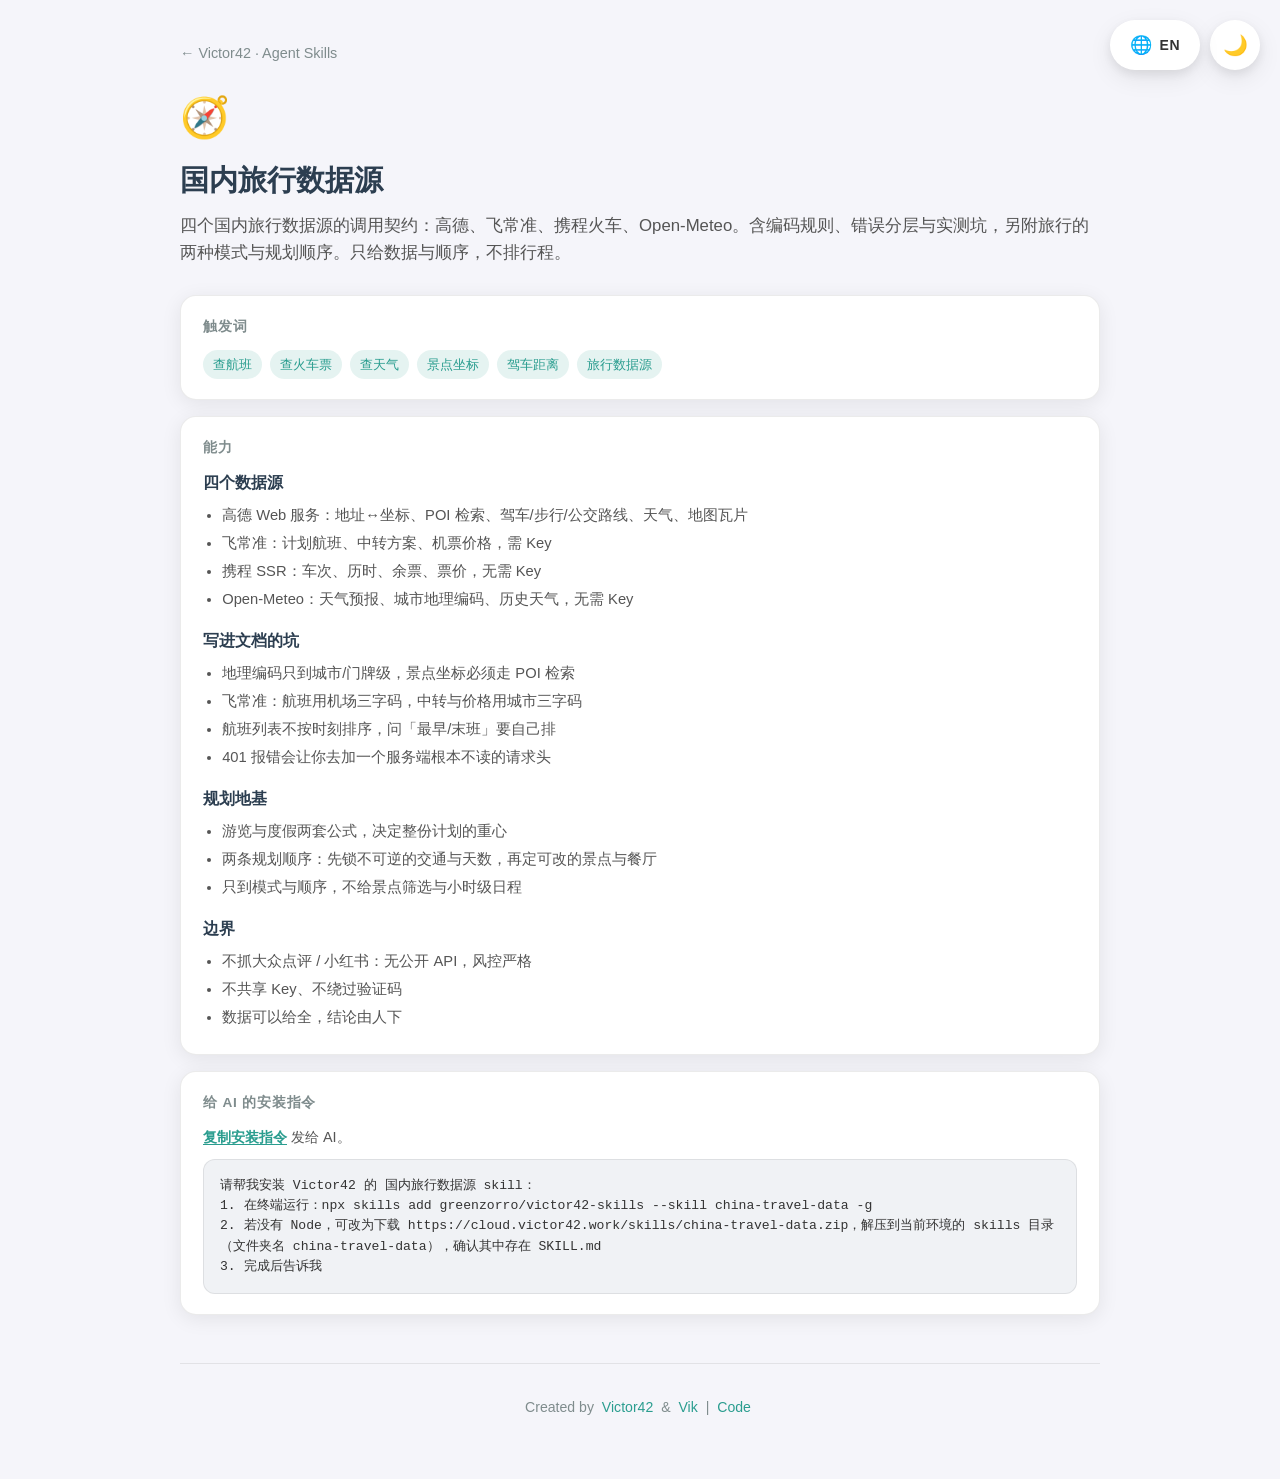
==== china-travel-data/index.html @ 1d165cd5 "feat(china-travel-data): publish portal entry, detail page, OG card and sitemap - data.json: fifth s" ====
<!DOCTYPE html>
<html lang="zh-CN">
<head>
    <meta charset="UTF-8">
    <meta name="viewport" content="width=device-width, initial-scale=1.0">
    <title>国内旅行数据源 - Victor42 · Agent Skills</title>

    <meta name="description" content="四个国内旅行数据源的调用契约：高德、飞常准、携程火车、Open-Meteo。含编码规则、错误分层与实测坑，另附旅行的两种模式与规划顺序。只给数据与顺序，不排行程。">
    <meta name="author" content="Victor42">
    <meta name="robots" content="index, follow">
    <link rel="canonical" href="https://skills.victor42.work/china-travel-data/">

    <link rel="alternate" hreflang="zh-CN" href="https://skills.victor42.work/china-travel-data/">
    <link rel="alternate" hreflang="en" href="https://skills.victor42.work/china-travel-data/">
    <link rel="alternate" hreflang="x-default" href="https://skills.victor42.work/china-travel-data/">

    <meta name="skill:slug" content="china-travel-data">
    <meta name="skill:cli-install" content="npx skills add greenzorro/victor42-skills --skill china-travel-data -g">
    <meta name="skill:download-url" content="https://cloud.victor42.work/skills/china-travel-data.zip">
    <meta name="skill:install-dir" content="china-travel-data">

    <link rel="alternate" type="application/zip" href="https://cloud.victor42.work/skills/china-travel-data.zip" title="China Travel Data skill package">

    <meta property="og:type" content="website">
    <meta property="og:title" content="国内旅行数据源 - Victor42 · Agent Skills">
    <meta property="og:description" content="四个国内旅行数据源的调用契约：高德、飞常准、携程火车、Open-Meteo。含编码规则、错误分层与实测坑，另附旅行的两种模式与规划顺序。只给数据与顺序，不排行程。">
    <meta property="og:url" content="https://skills.victor42.work/china-travel-data/">
    <meta property="og:site_name" content="Victor42 · Agent Skills">
    <meta property="og:locale" content="zh_CN">
    <meta property="og:locale:alternate" content="en_US">
    <meta property="og:image" content="https://skills.victor42.work/assets/og-china-travel-data.png">
    <meta property="og:image:width" content="1200">
    <meta property="og:image:height" content="630">
    <meta property="og:image:alt" content="国内旅行数据源 skill cover">

    <meta name="twitter:card" content="summary_large_image">
    <meta name="twitter:title" content="国内旅行数据源">
    <meta name="twitter:description" content="四个国内旅行数据源的调用契约：高德、飞常准、携程火车、Open-Meteo。含编码规则、错误分层与实测坑，另附旅行的两种模式与规划顺序。只给数据与顺序，不排行程。">
    <meta name="twitter:image" content="https://skills.victor42.work/assets/og-china-travel-data.png">

    <meta name="theme-color" content="#2A9D8F">
    <link rel="icon" type="image/x-icon" href="https://victor42.work/assets/images/favicon.ico">

    <script src="../assets/analytics.js"></script>

    <script type="application/ld+json">
{
  "@context": "https://schema.org",
  "@type": "SoftwareApplication",
  "name": "China Travel Data",
  "alternateName": "国内旅行数据源",
  "description": "Call contracts for four China travel data sources — Amap, Variflight, Ctrip trains, Open-Meteo — with code formats, error layers and verified pitfalls, plus two travel modes and the planning order. Data and order only, no itinerary.",
  "url": "https://skills.victor42.work/china-travel-data/",
  "downloadUrl": "https://cloud.victor42.work/skills/china-travel-data.zip",
  "codeRepository": "https://github.com/greenzorro/victor42-skills",
  "applicationCategory": "DeveloperApplication",
  "operatingSystem": "Cross-platform (AI agent runtime)",
  "author": {
    "@type": "Person",
    "name": "Victor42",
    "url": "https://victor42.work/"
  },
  "image": "https://skills.victor42.work/assets/og-china-travel-data.png",
  "dateModified": "2026-10-27"
}
    </script>

    <link rel="stylesheet" href="../assets/style.css?v=20260811">

    <script>
    (function() {
        const urlParams = new URLSearchParams(window.location.search);
        const urlTheme = urlParams.get('theme');
        if (urlTheme === 'dark' || urlTheme === 'light') {
            localStorage.setItem('theme', urlTheme);
        }
        const savedTheme = localStorage.getItem('theme');
        const prefersDark = window.matchMedia('(prefers-color-scheme: dark)').matches;
        const theme = savedTheme || (prefersDark ? 'dark' : 'light');
        if (theme === 'dark') {
            document.documentElement.setAttribute('data-theme', 'dark');
        }
    })();
    </script>

    <script type="application/json" id="site-data">{"origin": "https://skills.victor42.work", "cdnBase": "https://cloud.victor42.work/skills", "parentSite": "https://victor42.work/", "parentLabel": {"zh": "小玩意", "en": "Gadgets"}, "github": "https://github.com/greenzorro/victor42-skills"}</script>
</head>
<body>
    <button class="theme-toggle" id="theme-toggle" aria-label="切换深色模式" type="button">
        <span class="theme-icon" aria-hidden="true">🌙</span>
    </button>

    <button class="lang-toggle" id="lang-toggle" aria-label="切换语言" type="button">
        <span class="lang-icon" aria-hidden="true">🌐</span>
        <span class="lang-text">EN</span>
    </button>

    <div class="container">
        <header class="skill-detail-header">
            <a class="back-link" href="../">← Victor42 · Agent Skills</a>
            <div class="detail-emoji" aria-hidden="true">🧭</div>
            <h1 class="detail-title" data-lang="zh">国内旅行数据源</h1>
            <h1 class="detail-title" data-lang="en" hidden>China Travel Data</h1>
            <p class="detail-summary" data-lang="zh">四个国内旅行数据源的调用契约：高德、飞常准、携程火车、Open-Meteo。含编码规则、错误分层与实测坑，另附旅行的两种模式与规划顺序。只给数据与顺序，不排行程。</p>
            <p class="detail-summary" data-lang="en" hidden>Call contracts for four China travel data sources — Amap, Variflight, Ctrip trains, Open-Meteo — with code formats, error layers and verified pitfalls, plus two travel modes and the planning order. Data and order only, no itinerary.</p>
        </header>

        <section class="panel">
            <h2 data-lang="zh">触发词</h2>
            <h2 data-lang="en" hidden>Triggers</h2>
            <ul class="tag-list" data-lang="zh">
    <li>查航班</li>
    <li>查火车票</li>
    <li>查天气</li>
    <li>景点坐标</li>
    <li>驾车距离</li>
    <li>旅行数据源</li>
            </ul>
            <ul class="tag-list" data-lang="en" hidden>
    <li>flight schedule</li>
    <li>train tickets</li>
    <li>weather forecast</li>
    <li>POI coordinates</li>
    <li>driving route</li>
    <li>china travel data</li>
            </ul>
        </section>

        <section class="panel capabilities-panel" data-lang="zh">
            <h2>能力</h2>
    <section class="capability-block">
      <h3>四个数据源</h3>
      <ul>
        <li>高德 Web 服务：地址↔坐标、POI 检索、驾车/步行/公交路线、天气、地图瓦片</li>
        <li>飞常准：计划航班、中转方案、机票价格，需 Key</li>
        <li>携程 SSR：车次、历时、余票、票价，无需 Key</li>
        <li>Open-Meteo：天气预报、城市地理编码、历史天气，无需 Key</li>
      </ul>
    </section>
    <section class="capability-block">
      <h3>写进文档的坑</h3>
      <ul>
        <li>地理编码只到城市/门牌级，景点坐标必须走 POI 检索</li>
        <li>飞常准：航班用机场三字码，中转与价格用城市三字码</li>
        <li>航班列表不按时刻排序，问「最早/末班」要自己排</li>
        <li>401 报错会让你去加一个服务端根本不读的请求头</li>
      </ul>
    </section>
    <section class="capability-block">
      <h3>规划地基</h3>
      <ul>
        <li>游览与度假两套公式，决定整份计划的重心</li>
        <li>两条规划顺序：先锁不可逆的交通与天数，再定可改的景点与餐厅</li>
        <li>只到模式与顺序，不给景点筛选与小时级日程</li>
      </ul>
    </section>
    <section class="capability-block">
      <h3>边界</h3>
      <ul>
        <li>不抓大众点评 / 小红书：无公开 API，风控严格</li>
        <li>不共享 Key、不绕过验证码</li>
        <li>数据可以给全，结论由人下</li>
      </ul>
    </section>
        </section>
        <section class="panel capabilities-panel" data-lang="en" hidden>
            <h2>Capabilities</h2>
    <section class="capability-block">
      <h3>Four sources</h3>
      <ul>
        <li>Amap: geocoding, POI search, driving/walking/transit routes, weather, map tiles</li>
        <li>Variflight: schedules, transfers, fares — needs a key</li>
        <li>Ctrip SSR: trains, duration, availability, fares — no key</li>
        <li>Open-Meteo: forecast, city geocoding, historical weather — no key</li>
      </ul>
    </section>
    <section class="capability-block">
      <h3>Pitfalls written down</h3>
      <ul>
        <li>Geocoding stops at city/door level; POI coordinates need place/text</li>
        <li>Variflight: airport codes for flights, city codes for transfers and fares</li>
        <li>Flight lists are not time-sorted — sort before answering first/last</li>
        <li>The 401 message points at a header the API never reads</li>
      </ul>
    </section>
    <section class="capability-block">
      <h3>Planning basis</h3>
      <ul>
        <li>Two formulas — sightseeing vs vacation — that set the whole plan&#x27;s centre of gravity</li>
        <li>Two planning orders: lock irreversible transport and days first, then moveable attractions and meals</li>
        <li>Modes and order only; no attraction shortlisting, no hour-level schedule</li>
      </ul>
    </section>
    <section class="capability-block">
      <h3>Boundaries</h3>
      <ul>
        <li>No scraping Dianping / Xiaohongshu: no public API, strict anti-bot</li>
        <li>No key sharing, no captcha bypass</li>
        <li>Data can be complete; the conclusion stays with the human</li>
      </ul>
    </section>
        </section>

        <section class="panel install-block">
            <h2 id="install-title">给 AI 的安装指令</h2>
            <p class="copy-hint">
                <button type="button" class="copy-link" id="copy-btn">
                    <span data-lang="zh">复制安装指令</span>
                    <span data-lang="en" hidden>Copy the install prompt</span>
                </button>
                <span data-lang="zh">发给 AI。</span>
                <span data-lang="en" hidden> and send it to your AI.</span>
            </p>
            <div id="install-zh" data-lang="zh">
                <pre>请帮我安装 Victor42 的 国内旅行数据源 skill：
1. 在终端运行：npx skills add greenzorro/victor42-skills --skill china-travel-data -g
2. 若没有 Node，可改为下载 https://cloud.victor42.work/skills/china-travel-data.zip，解压到当前环境的 skills 目录（文件夹名 china-travel-data），确认其中存在 SKILL.md
3. 完成后告诉我</pre>
            </div>
            <div id="install-en" data-lang="en" hidden>
                <pre>Please install Victor42&#x27;s China Travel Data skill:
1. Run in your terminal: npx skills add greenzorro/victor42-skills --skill china-travel-data -g
2. If you don&#x27;t have Node, download https://cloud.victor42.work/skills/china-travel-data.zip, extract into your agent&#x27;s skills directory as china-travel-data, and confirm SKILL.md exists
3. Tell me when it&#x27;s done</pre>
            </div>
        </section>

        <footer class="footer">
            <p id="footer-text"></p>
        </footer>
    </div>

    <script src="../assets/shared.js?v=20260811"></script>
    <script src="../assets/skill.js?v=20260811"></script>
</body>
</html>
---- assets/style.css ----
/*
 * File: style.css
 * Project: victor42-skills
 * Description: Layout and theme styles for catalog and skill detail pages
 */

:root {
    --color-primary: #2A9D8F;
    --color-primary-hover: #219789;
    --color-primary-soft: rgba(42, 157, 143, 0.12);
    --color-text: #333;
    --color-text-secondary: #555;
    --color-text-muted: #7f8c8d;
    --color-text-heading: #2c3e50;
    --color-background: #f5f5fa;
    --color-card-background: #ffffff;
    --color-card-shadow: rgba(0, 0, 0, 0.08);
    --color-card-shadow-hover: rgba(0, 0, 0, 0.12);
    --color-loading-bg: #f3f3f3;
    --color-loading-spinner: #667eea;
    --color-error: #e74c3c;
    --color-code-bg: #f0f2f5;
    --color-border: rgba(0, 0, 0, 0.08);
}

[data-theme="dark"] {
    --color-text: #d0d3d6;
    --color-text-secondary: #b0b3b8;
    --color-text-muted: #8a8d91;
    --color-text-heading: #e0e0e0;
    --color-background: #18191a;
    --color-card-background: rgba(36, 37, 38, 0.72);
    --color-card-shadow: transparent;
    --color-card-shadow-hover: transparent;
    --color-loading-bg: #3a3b3c;
    --color-code-bg: #242526;
    --color-border: rgba(255, 255, 255, 0.08);
    --color-primary-soft: rgba(42, 157, 143, 0.18);
}

* {
    margin: 0;
    padding: 0;
    box-sizing: border-box;
}

body {
    font-family: -apple-system, BlinkMacSystemFont, 'Segoe UI', 'PingFang SC', 'Hiragino Sans GB', 'Microsoft YaHei', 'Helvetica Neue', Helvetica, Arial, sans-serif;
    line-height: 1.6;
    color: var(--color-text);
    background: var(--color-background);
    min-height: 100vh;
    transition: background-color 0.3s ease, color 0.3s ease;
}

a {
    color: var(--color-primary);
    text-decoration: none;
}

a:hover {
    color: var(--color-primary-hover);
}

:focus {
    outline: none;
}

:focus-visible {
    outline: 2px solid var(--color-primary);
    outline-offset: 3px;
}

.theme-toggle:focus-visible,
.lang-toggle:focus-visible,
.skill-card:focus-visible {
    outline-offset: 4px;
}

/* Theme toggle */
.theme-toggle {
    position: fixed;
    top: 20px;
    right: 20px;
    z-index: 1000;
    width: 50px;
    height: 50px;
    border: none;
    border-radius: 50%;
    background: var(--color-card-background);
    color: var(--color-text);
    box-shadow:
        0 4px 12px var(--color-card-shadow),
        0 8px 24px var(--color-card-shadow);
    cursor: pointer;
    display: flex;
    align-items: center;
    justify-content: center;
    transition: all 0.3s ease;
    font-size: 20px;
}

.theme-toggle:hover {
    transform: scale(1.1);
    box-shadow:
        0 6px 16px var(--color-card-shadow-hover),
        0 12px 32px var(--color-card-shadow-hover);
}

.theme-toggle:active {
    transform: scale(0.95);
}

.theme-icon {
    transition: transform 0.3s ease;
}

[data-theme="dark"] .theme-icon {
    transform: rotate(180deg);
}

/* Language toggle */
.lang-toggle {
    position: fixed;
    top: 20px;
    right: 80px;
    z-index: 1000;
    height: 50px;
    min-width: 80px;
    padding: 0 20px;
    border: none;
    border-radius: 25px;
    background: var(--color-card-background);
    color: var(--color-text);
    box-shadow:
        0 4px 12px var(--color-card-shadow),
        0 8px 24px var(--color-card-shadow);
    cursor: pointer;
    display: flex;
    align-items: center;
    justify-content: center;
    gap: 8px;
    transition: all 0.3s ease;
    font-size: 14px;
    font-weight: 600;
    font-family: -apple-system, BlinkMacSystemFont, 'Segoe UI', sans-serif;
}

.lang-toggle:hover {
    transform: translateY(-2px) scale(1.02);
    box-shadow:
        0 6px 16px var(--color-card-shadow-hover),
        0 12px 32px var(--color-card-shadow-hover);
}

.lang-toggle:active {
    transform: translateY(0) scale(0.98);
}

.lang-icon {
    font-size: 18px;
    line-height: 1;
    display: flex;
    align-items: center;
    justify-content: center;
}

.lang-text {
    font-size: 14px;
    font-weight: 600;
    text-transform: uppercase;
    letter-spacing: 0.5px;
    line-height: 1;
}

.container {
    max-width: 960px;
    margin: 0 auto;
    padding: 40px 20px 60px;
}

.site-header {
    margin-bottom: 32px;
}

.parent-link {
    display: inline-block;
    font-size: 0.75rem;
    font-weight: 600;
    letter-spacing: 0.04em;
    color: var(--color-primary);
    background: var(--color-primary-soft);
    padding: 4px 10px;
    border-radius: 999px;
    margin-bottom: 12px;
    text-decoration: none;
}

.parent-link:hover {
    color: var(--color-primary-hover);
    background: var(--color-primary-soft);
}

.site-title {
    font-size: 2rem;
    font-weight: 700;
    color: var(--color-text-heading);
    margin-bottom: 8px;
}

.hero-card {
    background: linear-gradient(135deg, rgba(42, 157, 143, 0.92), rgba(33, 151, 137, 0.88));
    color: #fff;
    border-radius: 16px;
    padding: 24px;
    margin-bottom: 28px;
    box-shadow: 0 8px 32px rgba(42, 157, 143, 0.25);
}

.hero-card p {
    margin: 0;
    font-size: 1.05rem;
    line-height: 1.65;
}

.skills-grid {
    display: grid;
    grid-template-columns: repeat(2, 1fr);
    gap: 16px;
}

.skill-card {
    display: block;
    background: var(--color-card-background);
    border-radius: 16px;
    padding: 20px;
    box-shadow: 0 4px 20px var(--color-card-shadow), 0 8px 40px var(--color-card-shadow);
    transition: transform 0.25s ease, box-shadow 0.25s ease;
    color: inherit;
    text-decoration: none;
    border: 1px solid var(--color-border);
}

.skill-card:hover {
    transform: translateY(-3px);
    box-shadow: 0 12px 40px var(--color-card-shadow-hover);
    color: inherit;
}

.skill-emoji {
    font-size: 2rem;
    line-height: 1;
    margin-bottom: 10px;
}

.skill-name {
    font-size: 1.05rem;
    font-weight: 600;
    color: var(--color-text-heading);
    margin-bottom: 6px;
}

.skill-summary {
    font-size: 0.85rem;
    color: var(--color-text-muted);
    line-height: 1.5;
}

.skill-detail-header {
    margin-bottom: 28px;
}

.back-link {
    display: inline-flex;
    align-items: center;
    gap: 6px;
    font-size: 0.9rem;
    margin-bottom: 20px;
    color: var(--color-text-muted);
}

.back-link:hover {
    color: var(--color-primary);
}

.detail-emoji {
    font-size: 2.5rem;
    margin-bottom: 8px;
}

.detail-title {
    font-size: 1.8rem;
    font-weight: 700;
    color: var(--color-text-heading);
    margin-bottom: 10px;
}

.detail-summary {
    font-size: 1.05rem;
    color: var(--color-text-secondary);
}

.panel {
    background: var(--color-card-background);
    border: 1px solid var(--color-border);
    border-radius: 16px;
    padding: 20px 22px;
    margin-bottom: 16px;
    box-shadow: 0 4px 20px var(--color-card-shadow);
}

.panel h2 {
    font-size: 0.85rem;
    font-weight: 700;
    text-transform: uppercase;
    letter-spacing: 0.06em;
    color: var(--color-text-muted);
    margin-bottom: 12px;
}

.tag-list {
    display: flex;
    flex-wrap: wrap;
    gap: 8px;
    list-style: none;
}

.tag-list li {
    font-size: 0.82rem;
    padding: 4px 10px;
    border-radius: 999px;
    background: var(--color-primary-soft);
    color: var(--color-primary);
}

.capability-block {
    margin-bottom: 18px;
}

.capability-block:last-child {
    margin-bottom: 0;
}

.capability-block h3 {
    font-size: 1rem;
    font-weight: 600;
    color: var(--color-text-heading);
    margin-bottom: 8px;
}

.capability-block ul {
    margin: 0;
    padding-left: 1.2rem;
}

.capability-block li {
    font-size: 0.92rem;
    color: var(--color-text-secondary);
    margin-bottom: 6px;
    line-height: 1.5;
}

.install-block pre {
    background: var(--color-code-bg);
    border: 1px solid var(--color-border);
    border-radius: 12px;
    padding: 16px;
    overflow-x: auto;
    font-family: ui-monospace, SFMono-Regular, Menlo, Monaco, Consolas, monospace;
    font-size: 0.82rem;
    line-height: 1.55;
    white-space: pre-wrap;
    word-break: break-word;
    color: var(--color-text);
    margin-top: 10px;
}

.copy-hint {
    font-size: 0.9rem;
    color: var(--color-text-secondary);
    line-height: 1.6;
}

.copy-link {
    display: inline;
    padding: 0;
    margin: 0;
    border: none;
    background: none;
    color: var(--color-primary);
    font: inherit;
    font-weight: 600;
    text-decoration: underline;
    text-underline-offset: 2px;
    cursor: pointer;
}

.copy-link:hover {
    color: var(--color-primary-hover);
}

.copy-link.is-copied {
    color: var(--color-primary);
    text-decoration: none;
    pointer-events: none;
}

.loading {
    text-align: center;
    padding: 80px 20px;
}

.loading-spinner {
    width: 40px;
    height: 40px;
    border: 4px solid var(--color-loading-bg);
    border-top: 4px solid var(--color-loading-spinner);
    border-radius: 50%;
    animation: spin 1s linear infinite;
    margin: 0 auto 20px;
}

@keyframes spin {
    to { transform: rotate(360deg); }
}

.error {
    text-align: center;
    padding: 80px 20px;
    color: var(--color-error);
}

.footer {
    text-align: center;
    margin-top: 48px;
    padding-top: 32px;
    border-top: 1px solid var(--color-border);
}

.footer p {
    color: var(--color-text-muted);
    font-size: 0.88rem;
}

.footer a {
    margin: 0 4px;
}

[hidden] {
    display: none !important;
}

@media (max-width: 640px) {
    .skills-grid {
        grid-template-columns: 1fr;
    }

    .site-title {
        font-size: 1.6rem;
    }

    .detail-title {
        font-size: 1.45rem;
    }
}

@media (prefers-reduced-motion: reduce) {
    *, *::before, *::after {
        animation-duration: 0.01ms !important;
        transition-duration: 0.01ms !important;
    }

    .skill-card:hover,
    .theme-toggle:hover,
    .lang-toggle:hover {
        transform: none;
    }
}
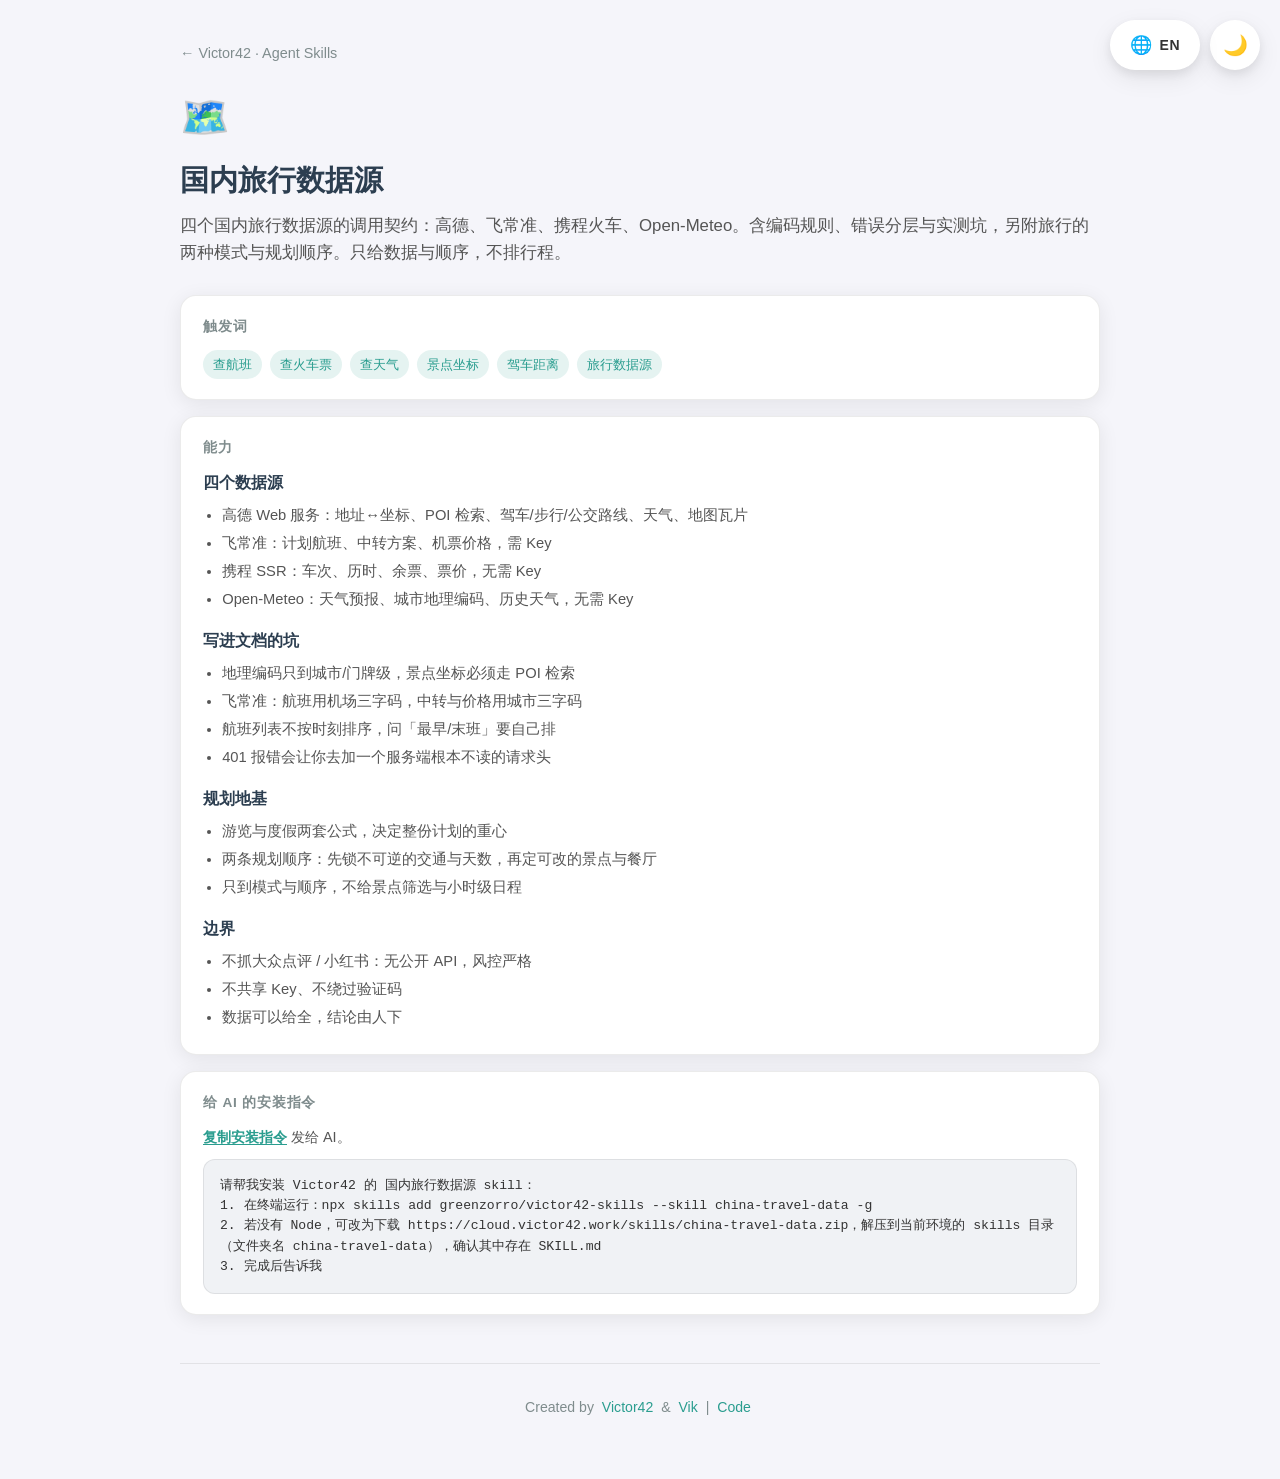
==== commit f03f1ed7: "chore(china-travel-data): swap compass emoji for map emoji" ====
--- a/china-travel-data/index.html
+++ b/china-travel-data/index.html
@@ -98,7 +98,7 @@
     <div class="container">
         <header class="skill-detail-header">
             <a class="back-link" href="../">← Victor42 · Agent Skills</a>
-            <div class="detail-emoji" aria-hidden="true">🧭</div>
+            <div class="detail-emoji" aria-hidden="true">🗺️</div>
             <h1 class="detail-title" data-lang="zh">国内旅行数据源</h1>
             <h1 class="detail-title" data-lang="en" hidden>China Travel Data</h1>
             <p class="detail-summary" data-lang="zh">四个国内旅行数据源的调用契约：高德、飞常准、携程火车、Open-Meteo。含编码规则、错误分层与实测坑，另附旅行的两种模式与规划顺序。只给数据与顺序，不排行程。</p>
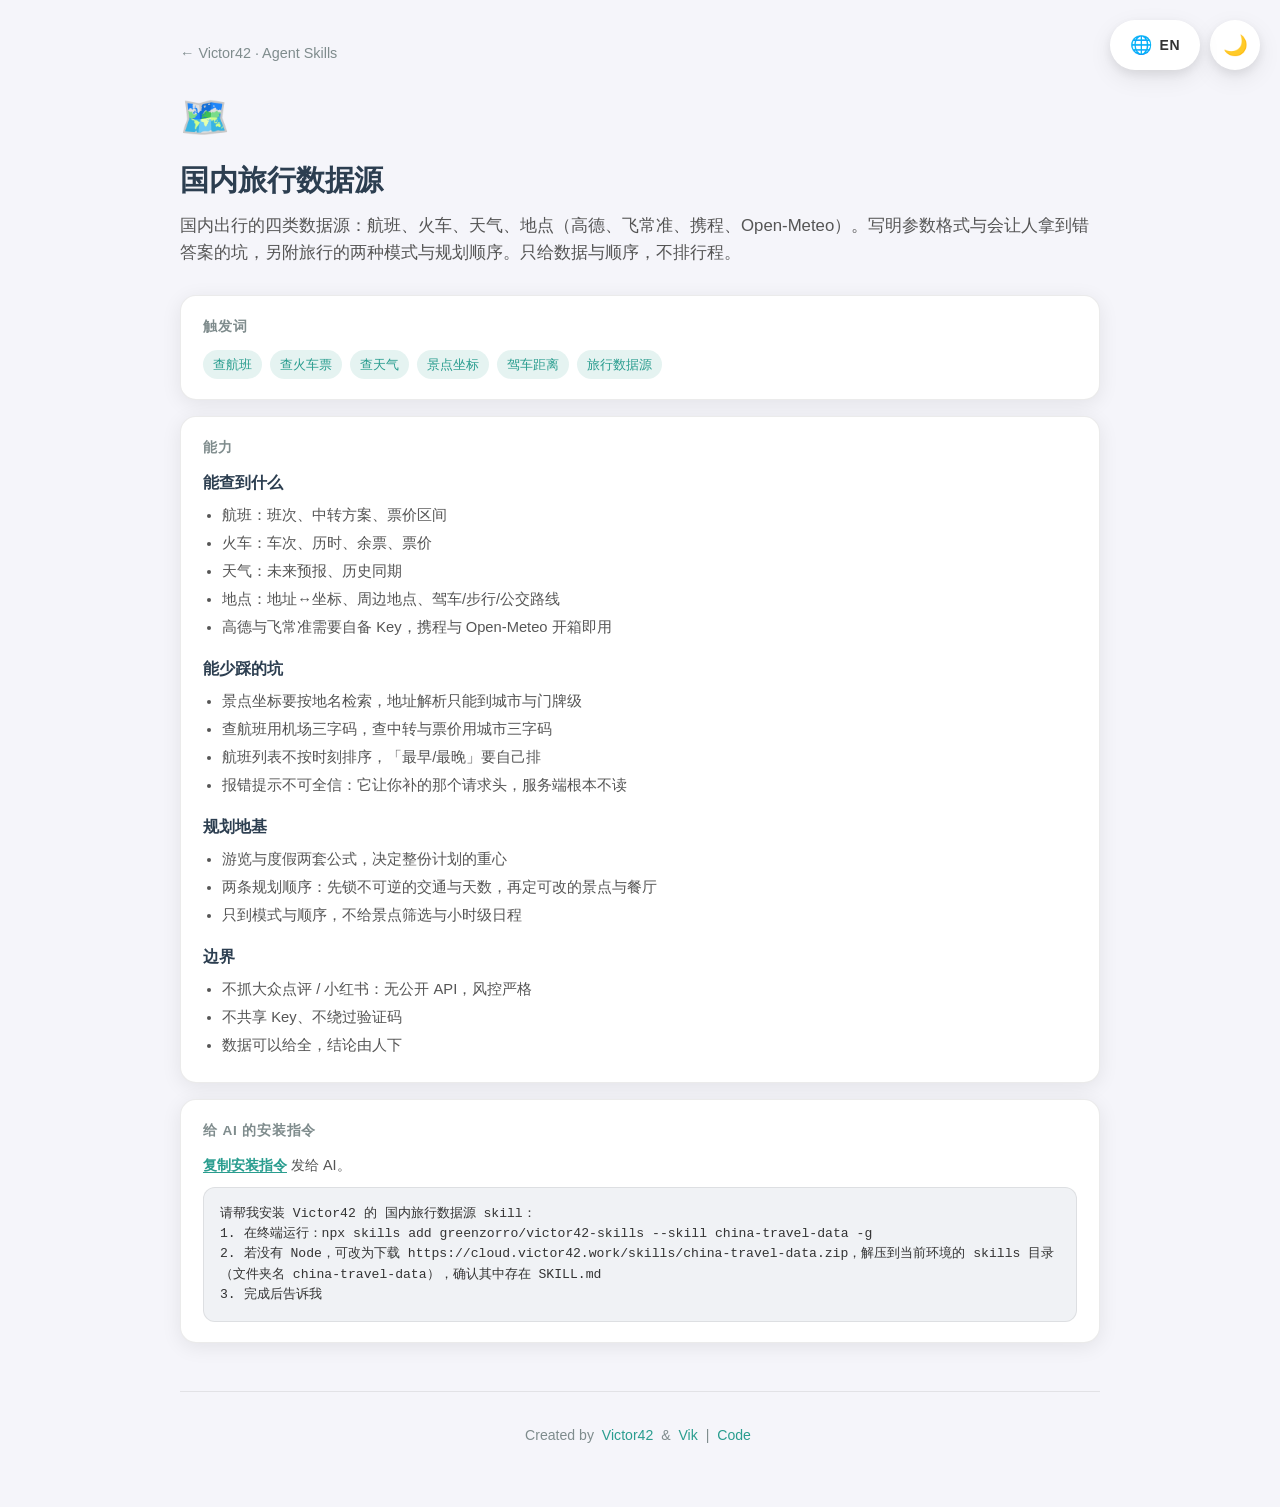
==== commit 4cd8cbbb: "docs(site): rewrite handoff and china-travel-data copy in reader terms" ====
--- a/china-travel-data/index.html
+++ b/china-travel-data/index.html
@@ -5,7 +5,7 @@
     <meta name="viewport" content="width=device-width, initial-scale=1.0">
     <title>国内旅行数据源 - Victor42 · Agent Skills</title>
 
-    <meta name="description" content="四个国内旅行数据源的调用契约：高德、飞常准、携程火车、Open-Meteo。含编码规则、错误分层与实测坑，另附旅行的两种模式与规划顺序。只给数据与顺序，不排行程。">
+    <meta name="description" content="国内出行的四类数据源：航班、火车、天气、地点（高德、飞常准、携程、Open-Meteo）。写明参数格式与会让人拿到错答案的坑，另附旅行的两种模式与规划顺序。只给数据与顺序，不排行程。">
     <meta name="author" content="Victor42">
     <meta name="robots" content="index, follow">
     <link rel="canonical" href="https://skills.victor42.work/china-travel-data/">
@@ -23,7 +23,7 @@
 
     <meta property="og:type" content="website">
     <meta property="og:title" content="国内旅行数据源 - Victor42 · Agent Skills">
-    <meta property="og:description" content="四个国内旅行数据源的调用契约：高德、飞常准、携程火车、Open-Meteo。含编码规则、错误分层与实测坑，另附旅行的两种模式与规划顺序。只给数据与顺序，不排行程。">
+    <meta property="og:description" content="国内出行的四类数据源：航班、火车、天气、地点（高德、飞常准、携程、Open-Meteo）。写明参数格式与会让人拿到错答案的坑，另附旅行的两种模式与规划顺序。只给数据与顺序，不排行程。">
     <meta property="og:url" content="https://skills.victor42.work/china-travel-data/">
     <meta property="og:site_name" content="Victor42 · Agent Skills">
     <meta property="og:locale" content="zh_CN">
@@ -35,7 +35,7 @@
 
     <meta name="twitter:card" content="summary_large_image">
     <meta name="twitter:title" content="国内旅行数据源">
-    <meta name="twitter:description" content="四个国内旅行数据源的调用契约：高德、飞常准、携程火车、Open-Meteo。含编码规则、错误分层与实测坑，另附旅行的两种模式与规划顺序。只给数据与顺序，不排行程。">
+    <meta name="twitter:description" content="国内出行的四类数据源：航班、火车、天气、地点（高德、飞常准、携程、Open-Meteo）。写明参数格式与会让人拿到错答案的坑，另附旅行的两种模式与规划顺序。只给数据与顺序，不排行程。">
     <meta name="twitter:image" content="https://skills.victor42.work/assets/og-china-travel-data.png">
 
     <meta name="theme-color" content="#2A9D8F">
@@ -49,7 +49,7 @@
   "@type": "SoftwareApplication",
   "name": "China Travel Data",
   "alternateName": "国内旅行数据源",
-  "description": "Call contracts for four China travel data sources — Amap, Variflight, Ctrip trains, Open-Meteo — with code formats, error layers and verified pitfalls, plus two travel modes and the planning order. Data and order only, no itinerary.",
+  "description": "Four classes of China travel data — flights, trains, weather, places (Amap, Variflight, Ctrip, Open-Meteo) — with the parameter formats and the pitfalls that quietly produce wrong answers, plus two travel modes and the planning order. Data and order only, no itinerary.",
   "url": "https://skills.victor42.work/china-travel-data/",
   "downloadUrl": "https://cloud.victor42.work/skills/china-travel-data.zip",
   "codeRepository": "https://github.com/greenzorro/victor42-skills",
@@ -101,8 +101,8 @@
             <div class="detail-emoji" aria-hidden="true">🗺️</div>
             <h1 class="detail-title" data-lang="zh">国内旅行数据源</h1>
             <h1 class="detail-title" data-lang="en" hidden>China Travel Data</h1>
-            <p class="detail-summary" data-lang="zh">四个国内旅行数据源的调用契约：高德、飞常准、携程火车、Open-Meteo。含编码规则、错误分层与实测坑，另附旅行的两种模式与规划顺序。只给数据与顺序，不排行程。</p>
-            <p class="detail-summary" data-lang="en" hidden>Call contracts for four China travel data sources — Amap, Variflight, Ctrip trains, Open-Meteo — with code formats, error layers and verified pitfalls, plus two travel modes and the planning order. Data and order only, no itinerary.</p>
+            <p class="detail-summary" data-lang="zh">国内出行的四类数据源：航班、火车、天气、地点（高德、飞常准、携程、Open-Meteo）。写明参数格式与会让人拿到错答案的坑，另附旅行的两种模式与规划顺序。只给数据与顺序，不排行程。</p>
+            <p class="detail-summary" data-lang="en" hidden>Four classes of China travel data — flights, trains, weather, places (Amap, Variflight, Ctrip, Open-Meteo) — with the parameter formats and the pitfalls that quietly produce wrong answers, plus two travel modes and the planning order. Data and order only, no itinerary.</p>
         </header>
 
         <section class="panel">
@@ -129,21 +129,22 @@
         <section class="panel capabilities-panel" data-lang="zh">
             <h2>能力</h2>
     <section class="capability-block">
-      <h3>四个数据源</h3>
-      <ul>
-        <li>高德 Web 服务：地址↔坐标、POI 检索、驾车/步行/公交路线、天气、地图瓦片</li>
-        <li>飞常准：计划航班、中转方案、机票价格，需 Key</li>
-        <li>携程 SSR：车次、历时、余票、票价，无需 Key</li>
-        <li>Open-Meteo：天气预报、城市地理编码、历史天气，无需 Key</li>
-      </ul>
-    </section>
-    <section class="capability-block">
-      <h3>写进文档的坑</h3>
-      <ul>
-        <li>地理编码只到城市/门牌级，景点坐标必须走 POI 检索</li>
-        <li>飞常准：航班用机场三字码，中转与价格用城市三字码</li>
-        <li>航班列表不按时刻排序，问「最早/末班」要自己排</li>
-        <li>401 报错会让你去加一个服务端根本不读的请求头</li>
+      <h3>能查到什么</h3>
+      <ul>
+        <li>航班：班次、中转方案、票价区间</li>
+        <li>火车：车次、历时、余票、票价</li>
+        <li>天气：未来预报、历史同期</li>
+        <li>地点：地址↔坐标、周边地点、驾车/步行/公交路线</li>
+        <li>高德与飞常准需要自备 Key，携程与 Open-Meteo 开箱即用</li>
+      </ul>
+    </section>
+    <section class="capability-block">
+      <h3>能少踩的坑</h3>
+      <ul>
+        <li>景点坐标要按地名检索，地址解析只能到城市与门牌级</li>
+        <li>查航班用机场三字码，查中转与票价用城市三字码</li>
+        <li>航班列表不按时刻排序，「最早/最晚」要自己排</li>
+        <li>报错提示不可全信：它让你补的那个请求头，服务端根本不读</li>
       </ul>
     </section>
     <section class="capability-block">
@@ -166,21 +167,22 @@
         <section class="panel capabilities-panel" data-lang="en" hidden>
             <h2>Capabilities</h2>
     <section class="capability-block">
-      <h3>Four sources</h3>
-      <ul>
-        <li>Amap: geocoding, POI search, driving/walking/transit routes, weather, map tiles</li>
-        <li>Variflight: schedules, transfers, fares — needs a key</li>
-        <li>Ctrip SSR: trains, duration, availability, fares — no key</li>
-        <li>Open-Meteo: forecast, city geocoding, historical weather — no key</li>
-      </ul>
-    </section>
-    <section class="capability-block">
-      <h3>Pitfalls written down</h3>
-      <ul>
-        <li>Geocoding stops at city/door level; POI coordinates need place/text</li>
-        <li>Variflight: airport codes for flights, city codes for transfers and fares</li>
-        <li>Flight lists are not time-sorted — sort before answering first/last</li>
-        <li>The 401 message points at a header the API never reads</li>
+      <h3>What you can look up</h3>
+      <ul>
+        <li>Flights: schedules, transfer options, fare ranges</li>
+        <li>Trains: services, duration, availability, fares</li>
+        <li>Weather: forecast, same period in past years</li>
+        <li>Places: address ↔ coordinates, nearby places, driving/walking/transit routes</li>
+        <li>Amap and Variflight need your own key; Ctrip and Open-Meteo work as-is</li>
+      </ul>
+    </section>
+    <section class="capability-block">
+      <h3>Pitfalls it saves you from</h3>
+      <ul>
+        <li>Attraction coordinates need a place-name search; address parsing stops at city and door level</li>
+        <li>Look up flights by airport code, transfers and fares by city code</li>
+        <li>Flight lists are not time-sorted — sort them before answering first or last</li>
+        <li>Error messages are not gospel: the header they tell you to add is never read by the server</li>
       </ul>
     </section>
     <section class="capability-block">
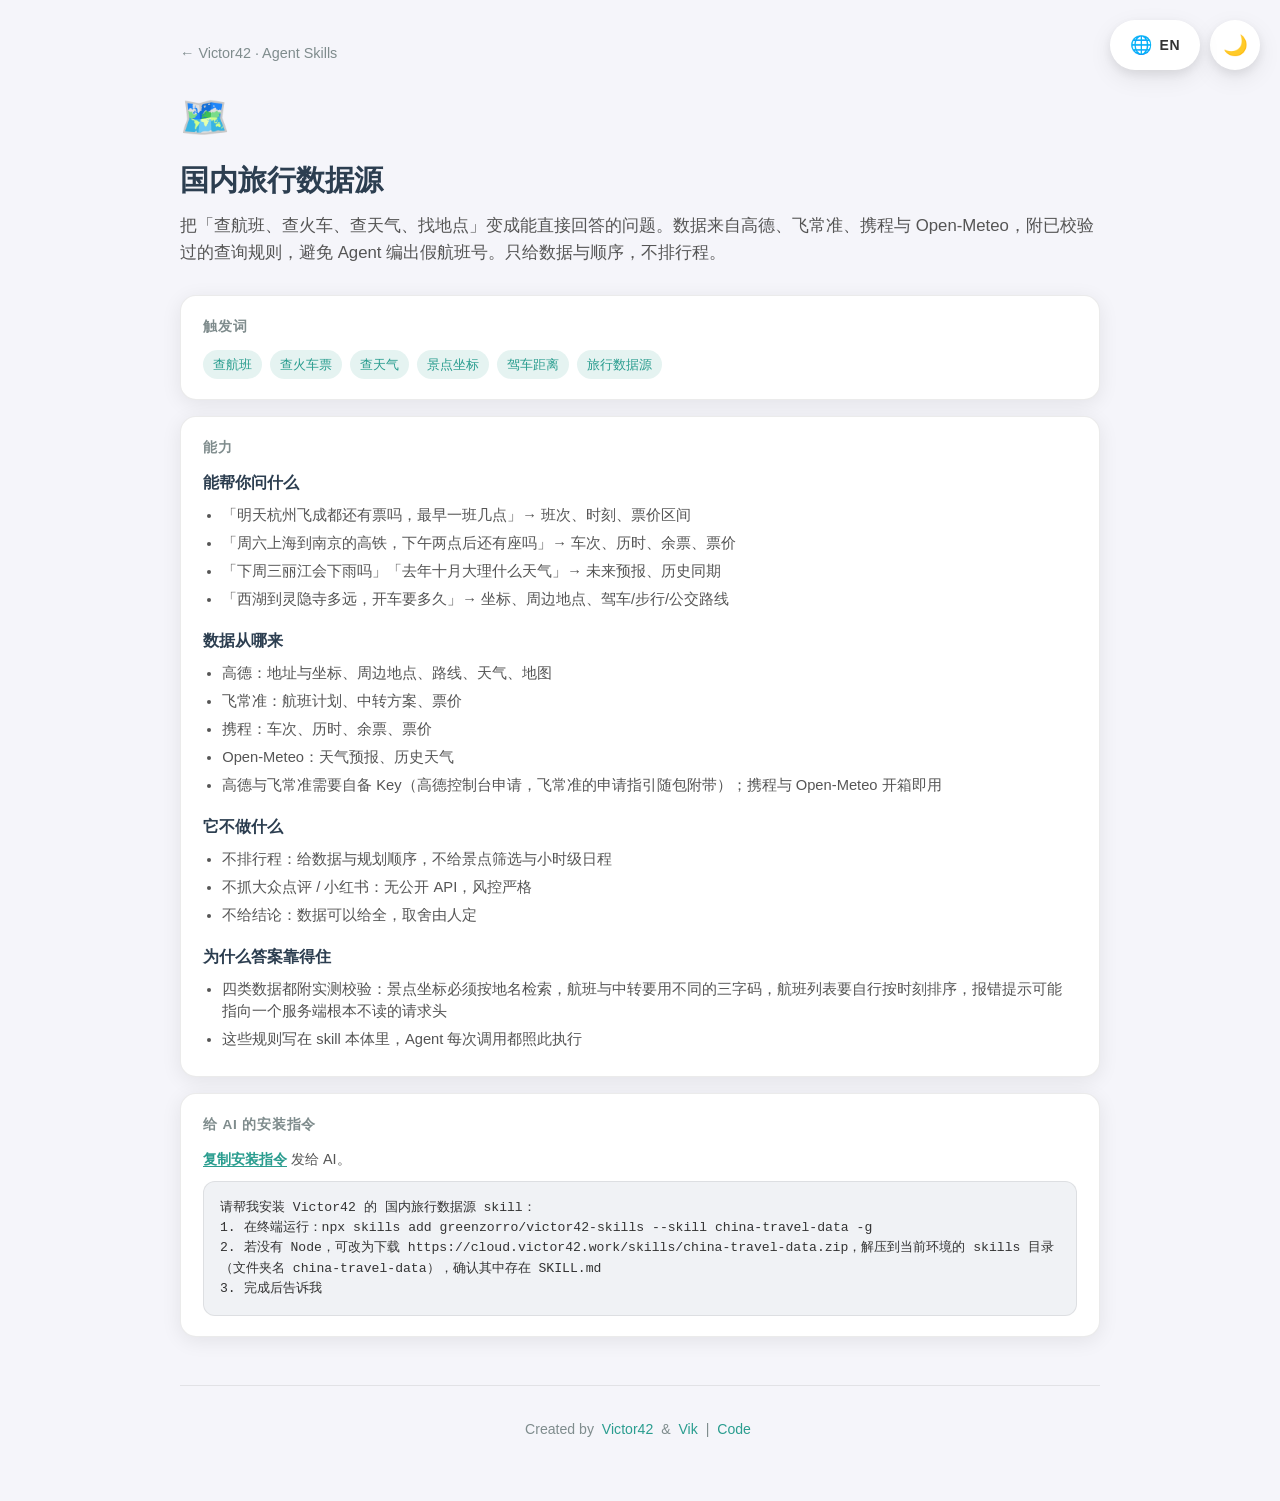
==== commit 52c52a40: "docs(site): lead with reader questions on travel and handoff pages" ====
--- a/china-travel-data/index.html
+++ b/china-travel-data/index.html
@@ -5,7 +5,7 @@
     <meta name="viewport" content="width=device-width, initial-scale=1.0">
     <title>国内旅行数据源 - Victor42 · Agent Skills</title>
 
-    <meta name="description" content="国内出行的四类数据源：航班、火车、天气、地点（高德、飞常准、携程、Open-Meteo）。写明参数格式与会让人拿到错答案的坑，另附旅行的两种模式与规划顺序。只给数据与顺序，不排行程。">
+    <meta name="description" content="把「查航班、查火车、查天气、找地点」变成能直接回答的问题。数据来自高德、飞常准、携程与 Open-Meteo，附已校验过的查询规则，避免 Agent 编出假航班号。只给数据与顺序，不排行程。">
     <meta name="author" content="Victor42">
     <meta name="robots" content="index, follow">
     <link rel="canonical" href="https://skills.victor42.work/china-travel-data/">
@@ -23,7 +23,7 @@
 
     <meta property="og:type" content="website">
     <meta property="og:title" content="国内旅行数据源 - Victor42 · Agent Skills">
-    <meta property="og:description" content="国内出行的四类数据源：航班、火车、天气、地点（高德、飞常准、携程、Open-Meteo）。写明参数格式与会让人拿到错答案的坑，另附旅行的两种模式与规划顺序。只给数据与顺序，不排行程。">
+    <meta property="og:description" content="把「查航班、查火车、查天气、找地点」变成能直接回答的问题。数据来自高德、飞常准、携程与 Open-Meteo，附已校验过的查询规则，避免 Agent 编出假航班号。只给数据与顺序，不排行程。">
     <meta property="og:url" content="https://skills.victor42.work/china-travel-data/">
     <meta property="og:site_name" content="Victor42 · Agent Skills">
     <meta property="og:locale" content="zh_CN">
@@ -35,7 +35,7 @@
 
     <meta name="twitter:card" content="summary_large_image">
     <meta name="twitter:title" content="国内旅行数据源">
-    <meta name="twitter:description" content="国内出行的四类数据源：航班、火车、天气、地点（高德、飞常准、携程、Open-Meteo）。写明参数格式与会让人拿到错答案的坑，另附旅行的两种模式与规划顺序。只给数据与顺序，不排行程。">
+    <meta name="twitter:description" content="把「查航班、查火车、查天气、找地点」变成能直接回答的问题。数据来自高德、飞常准、携程与 Open-Meteo，附已校验过的查询规则，避免 Agent 编出假航班号。只给数据与顺序，不排行程。">
     <meta name="twitter:image" content="https://skills.victor42.work/assets/og-china-travel-data.png">
 
     <meta name="theme-color" content="#2A9D8F">
@@ -49,7 +49,7 @@
   "@type": "SoftwareApplication",
   "name": "China Travel Data",
   "alternateName": "国内旅行数据源",
-  "description": "Four classes of China travel data — flights, trains, weather, places (Amap, Variflight, Ctrip, Open-Meteo) — with the parameter formats and the pitfalls that quietly produce wrong answers, plus two travel modes and the planning order. Data and order only, no itinerary.",
+  "description": "Turns “which flight, which train, what weather, where exactly” into answers. Data from Amap, Variflight, Ctrip and Open-Meteo, with verified query rules that keep the agent from inventing flight numbers. Data and order only, no itinerary.",
   "url": "https://skills.victor42.work/china-travel-data/",
   "downloadUrl": "https://cloud.victor42.work/skills/china-travel-data.zip",
   "codeRepository": "https://github.com/greenzorro/victor42-skills",
@@ -101,8 +101,8 @@
             <div class="detail-emoji" aria-hidden="true">🗺️</div>
             <h1 class="detail-title" data-lang="zh">国内旅行数据源</h1>
             <h1 class="detail-title" data-lang="en" hidden>China Travel Data</h1>
-            <p class="detail-summary" data-lang="zh">国内出行的四类数据源：航班、火车、天气、地点（高德、飞常准、携程、Open-Meteo）。写明参数格式与会让人拿到错答案的坑，另附旅行的两种模式与规划顺序。只给数据与顺序，不排行程。</p>
-            <p class="detail-summary" data-lang="en" hidden>Four classes of China travel data — flights, trains, weather, places (Amap, Variflight, Ctrip, Open-Meteo) — with the parameter formats and the pitfalls that quietly produce wrong answers, plus two travel modes and the planning order. Data and order only, no itinerary.</p>
+            <p class="detail-summary" data-lang="zh">把「查航班、查火车、查天气、找地点」变成能直接回答的问题。数据来自高德、飞常准、携程与 Open-Meteo，附已校验过的查询规则，避免 Agent 编出假航班号。只给数据与顺序，不排行程。</p>
+            <p class="detail-summary" data-lang="en" hidden>Turns “which flight, which train, what weather, where exactly” into answers. Data from Amap, Variflight, Ctrip and Open-Meteo, with verified query rules that keep the agent from inventing flight numbers. Data and order only, no itinerary.</p>
         </header>
 
         <section class="panel">
@@ -129,76 +129,74 @@
         <section class="panel capabilities-panel" data-lang="zh">
             <h2>能力</h2>
     <section class="capability-block">
-      <h3>能查到什么</h3>
-      <ul>
-        <li>航班：班次、中转方案、票价区间</li>
-        <li>火车：车次、历时、余票、票价</li>
-        <li>天气：未来预报、历史同期</li>
-        <li>地点：地址↔坐标、周边地点、驾车/步行/公交路线</li>
-        <li>高德与飞常准需要自备 Key，携程与 Open-Meteo 开箱即用</li>
-      </ul>
-    </section>
-    <section class="capability-block">
-      <h3>能少踩的坑</h3>
-      <ul>
-        <li>景点坐标要按地名检索，地址解析只能到城市与门牌级</li>
-        <li>查航班用机场三字码，查中转与票价用城市三字码</li>
-        <li>航班列表不按时刻排序，「最早/最晚」要自己排</li>
-        <li>报错提示不可全信：它让你补的那个请求头，服务端根本不读</li>
-      </ul>
-    </section>
-    <section class="capability-block">
-      <h3>规划地基</h3>
-      <ul>
-        <li>游览与度假两套公式，决定整份计划的重心</li>
-        <li>两条规划顺序：先锁不可逆的交通与天数，再定可改的景点与餐厅</li>
-        <li>只到模式与顺序，不给景点筛选与小时级日程</li>
-      </ul>
-    </section>
-    <section class="capability-block">
-      <h3>边界</h3>
-      <ul>
+      <h3>能帮你问什么</h3>
+      <ul>
+        <li>「明天杭州飞成都还有票吗，最早一班几点」→ 班次、时刻、票价区间</li>
+        <li>「周六上海到南京的高铁，下午两点后还有座吗」→ 车次、历时、余票、票价</li>
+        <li>「下周三丽江会下雨吗」「去年十月大理什么天气」→ 未来预报、历史同期</li>
+        <li>「西湖到灵隐寺多远，开车要多久」→ 坐标、周边地点、驾车/步行/公交路线</li>
+      </ul>
+    </section>
+    <section class="capability-block">
+      <h3>数据从哪来</h3>
+      <ul>
+        <li>高德：地址与坐标、周边地点、路线、天气、地图</li>
+        <li>飞常准：航班计划、中转方案、票价</li>
+        <li>携程：车次、历时、余票、票价</li>
+        <li>Open-Meteo：天气预报、历史天气</li>
+        <li>高德与飞常准需要自备 Key（高德控制台申请，飞常准的申请指引随包附带）；携程与 Open-Meteo 开箱即用</li>
+      </ul>
+    </section>
+    <section class="capability-block">
+      <h3>它不做什么</h3>
+      <ul>
+        <li>不排行程：给数据与规划顺序，不给景点筛选与小时级日程</li>
         <li>不抓大众点评 / 小红书：无公开 API，风控严格</li>
-        <li>不共享 Key、不绕过验证码</li>
-        <li>数据可以给全，结论由人下</li>
+        <li>不给结论：数据可以给全，取舍由人定</li>
+      </ul>
+    </section>
+    <section class="capability-block">
+      <h3>为什么答案靠得住</h3>
+      <ul>
+        <li>四类数据都附实测校验：景点坐标必须按地名检索，航班与中转要用不同的三字码，航班列表要自行按时刻排序，报错提示可能指向一个服务端根本不读的请求头</li>
+        <li>这些规则写在 skill 本体里，Agent 每次调用都照此执行</li>
       </ul>
     </section>
         </section>
         <section class="panel capabilities-panel" data-lang="en" hidden>
             <h2>Capabilities</h2>
     <section class="capability-block">
-      <h3>What you can look up</h3>
-      <ul>
-        <li>Flights: schedules, transfer options, fare ranges</li>
-        <li>Trains: services, duration, availability, fares</li>
-        <li>Weather: forecast, same period in past years</li>
-        <li>Places: address ↔ coordinates, nearby places, driving/walking/transit routes</li>
-        <li>Amap and Variflight need your own key; Ctrip and Open-Meteo work as-is</li>
-      </ul>
-    </section>
-    <section class="capability-block">
-      <h3>Pitfalls it saves you from</h3>
-      <ul>
-        <li>Attraction coordinates need a place-name search; address parsing stops at city and door level</li>
-        <li>Look up flights by airport code, transfers and fares by city code</li>
-        <li>Flight lists are not time-sorted — sort them before answering first or last</li>
-        <li>Error messages are not gospel: the header they tell you to add is never read by the server</li>
-      </ul>
-    </section>
-    <section class="capability-block">
-      <h3>Planning basis</h3>
-      <ul>
-        <li>Two formulas — sightseeing vs vacation — that set the whole plan&#x27;s centre of gravity</li>
-        <li>Two planning orders: lock irreversible transport and days first, then moveable attractions and meals</li>
-        <li>Modes and order only; no attraction shortlisting, no hour-level schedule</li>
-      </ul>
-    </section>
-    <section class="capability-block">
-      <h3>Boundaries</h3>
-      <ul>
+      <h3>What you can ask</h3>
+      <ul>
+        <li>“Any seats on tomorrow&#x27;s Hangzhou–Chengdu flight, and when is the first one?” → schedules, times, fare ranges</li>
+        <li>“Shanghai–Nanjing high-speed trains on Saturday after 2pm — any seats?” → services, duration, availability, fares</li>
+        <li>“Will it rain in Lijiang next Wednesday?” “What was Dali like last October?” → forecast, same period in past years</li>
+        <li>“How far is Lingyin Temple from West Lake, and how long by car?” → coordinates, nearby places, driving/walking/transit routes</li>
+      </ul>
+    </section>
+    <section class="capability-block">
+      <h3>Where the data comes from</h3>
+      <ul>
+        <li>Amap: addresses and coordinates, nearby places, routes, weather, map tiles</li>
+        <li>Variflight: flight schedules, transfers, fares</li>
+        <li>Ctrip: services, duration, availability, fares</li>
+        <li>Open-Meteo: forecast, historical weather</li>
+        <li>Amap and Variflight need your own key (Amap console; a Variflight application guide ships with the skill); Ctrip and Open-Meteo work as-is</li>
+      </ul>
+    </section>
+    <section class="capability-block">
+      <h3>What it doesn&#x27;t do</h3>
+      <ul>
+        <li>No itinerary: data and planning order only — no attraction shortlisting, no hour-level schedule</li>
         <li>No scraping Dianping / Xiaohongshu: no public API, strict anti-bot</li>
-        <li>No key sharing, no captcha bypass</li>
-        <li>Data can be complete; the conclusion stays with the human</li>
+        <li>No verdicts: data can be complete, the trade-offs stay with you</li>
+      </ul>
+    </section>
+    <section class="capability-block">
+      <h3>Why the answers hold up</h3>
+      <ul>
+        <li>All four sources ship verified rules: attraction coordinates need a place-name search, flights and transfers use different three-letter codes, flight lists must be sorted by time, and error text can point at a header the server never reads</li>
+        <li>Those rules live in the skill itself, so the agent follows them on every call</li>
       </ul>
     </section>
         </section>
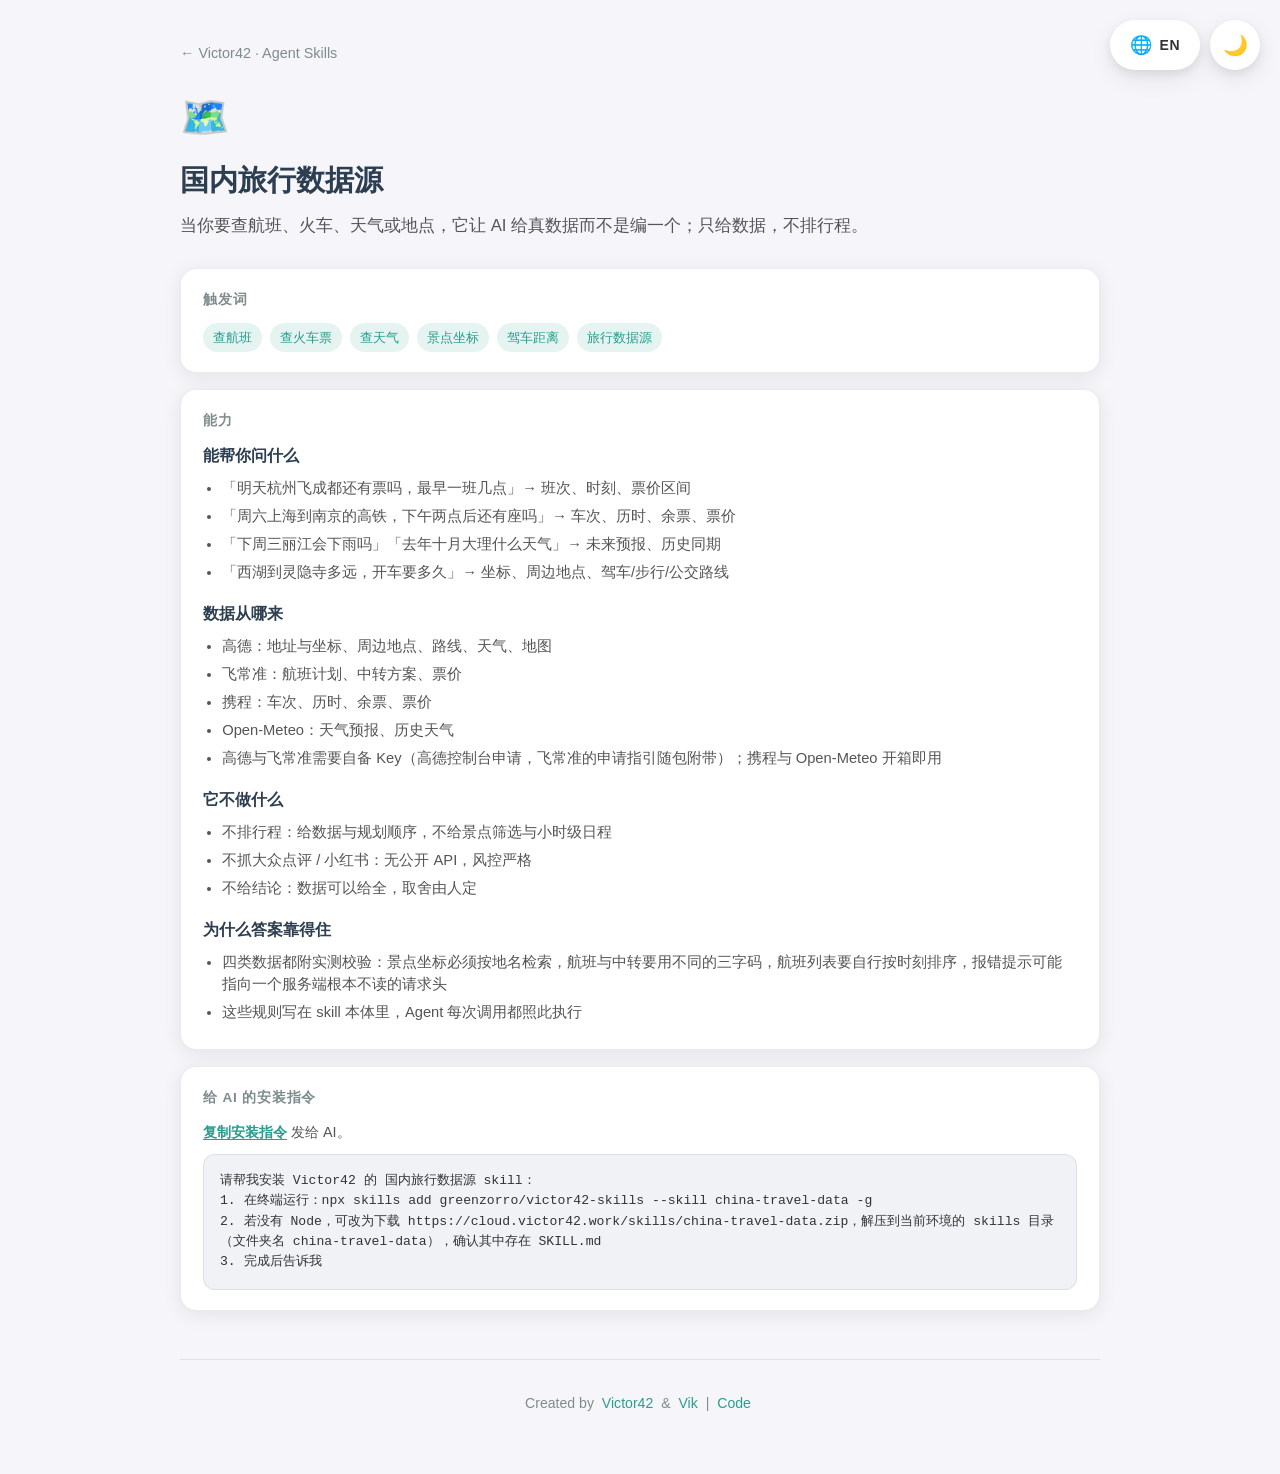
==== commit 870e8adf: "docs(site): retell each skill page in its own reader terms; repair homepage JSON-LD" ====
--- a/china-travel-data/index.html
+++ b/china-travel-data/index.html
@@ -5,7 +5,7 @@
     <meta name="viewport" content="width=device-width, initial-scale=1.0">
     <title>国内旅行数据源 - Victor42 · Agent Skills</title>
 
-    <meta name="description" content="把「查航班、查火车、查天气、找地点」变成能直接回答的问题。数据来自高德、飞常准、携程与 Open-Meteo，附已校验过的查询规则，避免 Agent 编出假航班号。只给数据与顺序，不排行程。">
+    <meta name="description" content="当你要查航班、火车、天气或地点，它让 AI 给真数据而不是编一个；只给数据，不排行程。">
     <meta name="author" content="Victor42">
     <meta name="robots" content="index, follow">
     <link rel="canonical" href="https://skills.victor42.work/china-travel-data/">
@@ -23,7 +23,7 @@
 
     <meta property="og:type" content="website">
     <meta property="og:title" content="国内旅行数据源 - Victor42 · Agent Skills">
-    <meta property="og:description" content="把「查航班、查火车、查天气、找地点」变成能直接回答的问题。数据来自高德、飞常准、携程与 Open-Meteo，附已校验过的查询规则，避免 Agent 编出假航班号。只给数据与顺序，不排行程。">
+    <meta property="og:description" content="当你要查航班、火车、天气或地点，它让 AI 给真数据而不是编一个；只给数据，不排行程。">
     <meta property="og:url" content="https://skills.victor42.work/china-travel-data/">
     <meta property="og:site_name" content="Victor42 · Agent Skills">
     <meta property="og:locale" content="zh_CN">
@@ -35,7 +35,7 @@
 
     <meta name="twitter:card" content="summary_large_image">
     <meta name="twitter:title" content="国内旅行数据源">
-    <meta name="twitter:description" content="把「查航班、查火车、查天气、找地点」变成能直接回答的问题。数据来自高德、飞常准、携程与 Open-Meteo，附已校验过的查询规则，避免 Agent 编出假航班号。只给数据与顺序，不排行程。">
+    <meta name="twitter:description" content="当你要查航班、火车、天气或地点，它让 AI 给真数据而不是编一个；只给数据，不排行程。">
     <meta name="twitter:image" content="https://skills.victor42.work/assets/og-china-travel-data.png">
 
     <meta name="theme-color" content="#2A9D8F">
@@ -49,7 +49,7 @@
   "@type": "SoftwareApplication",
   "name": "China Travel Data",
   "alternateName": "国内旅行数据源",
-  "description": "Turns “which flight, which train, what weather, where exactly” into answers. Data from Amap, Variflight, Ctrip and Open-Meteo, with verified query rules that keep the agent from inventing flight numbers. Data and order only, no itinerary.",
+  "description": "When you need flights, trains, weather or places, it makes the agent answer from real data instead of guessing — data only, no itinerary.",
   "url": "https://skills.victor42.work/china-travel-data/",
   "downloadUrl": "https://cloud.victor42.work/skills/china-travel-data.zip",
   "codeRepository": "https://github.com/greenzorro/victor42-skills",
@@ -101,8 +101,8 @@
             <div class="detail-emoji" aria-hidden="true">🗺️</div>
             <h1 class="detail-title" data-lang="zh">国内旅行数据源</h1>
             <h1 class="detail-title" data-lang="en" hidden>China Travel Data</h1>
-            <p class="detail-summary" data-lang="zh">把「查航班、查火车、查天气、找地点」变成能直接回答的问题。数据来自高德、飞常准、携程与 Open-Meteo，附已校验过的查询规则，避免 Agent 编出假航班号。只给数据与顺序，不排行程。</p>
-            <p class="detail-summary" data-lang="en" hidden>Turns “which flight, which train, what weather, where exactly” into answers. Data from Amap, Variflight, Ctrip and Open-Meteo, with verified query rules that keep the agent from inventing flight numbers. Data and order only, no itinerary.</p>
+            <p class="detail-summary" data-lang="zh">当你要查航班、火车、天气或地点，它让 AI 给真数据而不是编一个；只给数据，不排行程。</p>
+            <p class="detail-summary" data-lang="en" hidden>When you need flights, trains, weather or places, it makes the agent answer from real data instead of guessing — data only, no itinerary.</p>
         </header>
 
         <section class="panel">
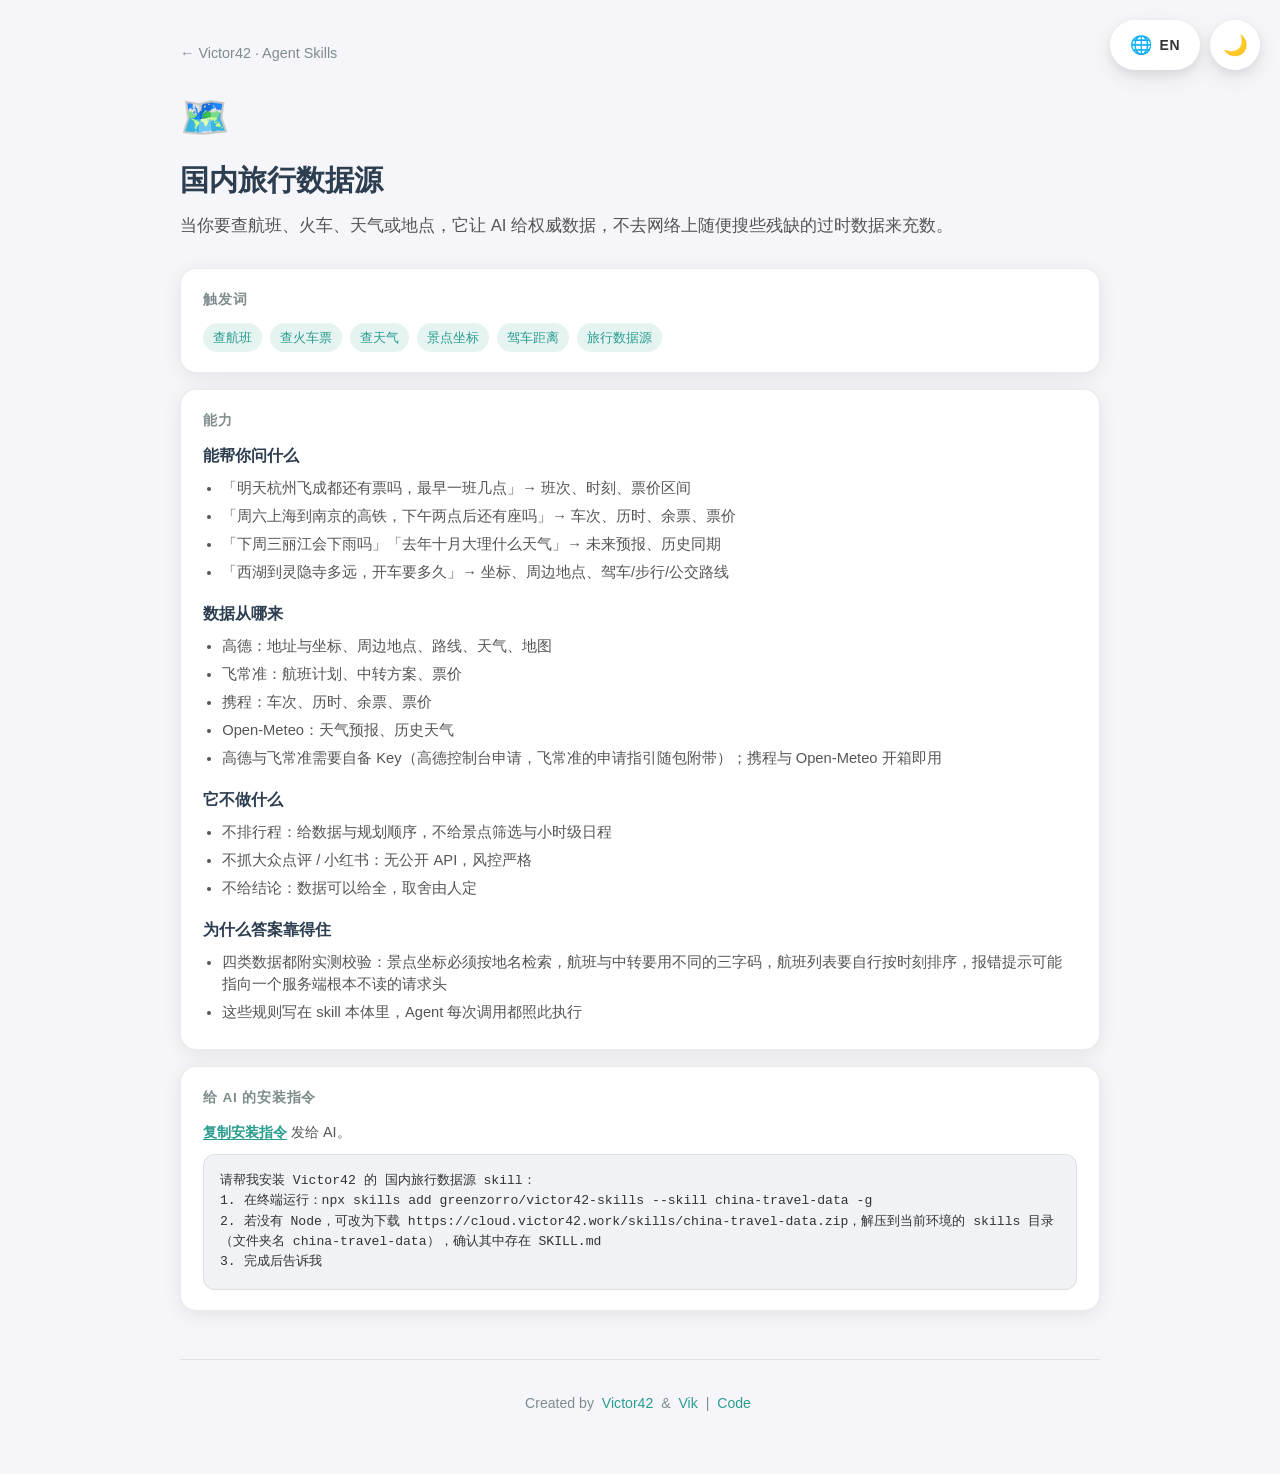
==== commit 6606645e: "docs(site): restate the travel skill card copy around authoritative data" ====
--- a/china-travel-data/index.html
+++ b/china-travel-data/index.html
@@ -5,7 +5,7 @@
     <meta name="viewport" content="width=device-width, initial-scale=1.0">
     <title>国内旅行数据源 - Victor42 · Agent Skills</title>
 
-    <meta name="description" content="当你要查航班、火车、天气或地点，它让 AI 给真数据而不是编一个；只给数据，不排行程。">
+    <meta name="description" content="当你要查航班、火车、天气或地点，它让 AI 给权威数据，不去网络上随便搜些残缺的过时数据来充数。">
     <meta name="author" content="Victor42">
     <meta name="robots" content="index, follow">
     <link rel="canonical" href="https://skills.victor42.work/china-travel-data/">
@@ -23,7 +23,7 @@
 
     <meta property="og:type" content="website">
     <meta property="og:title" content="国内旅行数据源 - Victor42 · Agent Skills">
-    <meta property="og:description" content="当你要查航班、火车、天气或地点，它让 AI 给真数据而不是编一个；只给数据，不排行程。">
+    <meta property="og:description" content="当你要查航班、火车、天气或地点，它让 AI 给权威数据，不去网络上随便搜些残缺的过时数据来充数。">
     <meta property="og:url" content="https://skills.victor42.work/china-travel-data/">
     <meta property="og:site_name" content="Victor42 · Agent Skills">
     <meta property="og:locale" content="zh_CN">
@@ -35,7 +35,7 @@
 
     <meta name="twitter:card" content="summary_large_image">
     <meta name="twitter:title" content="国内旅行数据源">
-    <meta name="twitter:description" content="当你要查航班、火车、天气或地点，它让 AI 给真数据而不是编一个；只给数据，不排行程。">
+    <meta name="twitter:description" content="当你要查航班、火车、天气或地点，它让 AI 给权威数据，不去网络上随便搜些残缺的过时数据来充数。">
     <meta name="twitter:image" content="https://skills.victor42.work/assets/og-china-travel-data.png">
 
     <meta name="theme-color" content="#2A9D8F">
@@ -49,7 +49,7 @@
   "@type": "SoftwareApplication",
   "name": "China Travel Data",
   "alternateName": "国内旅行数据源",
-  "description": "When you need flights, trains, weather or places, it makes the agent answer from real data instead of guessing — data only, no itinerary.",
+  "description": "When you need flights, trains, weather or places, it hands the agent authoritative data instead of whatever patchy, outdated scraps a web search turns up.",
   "url": "https://skills.victor42.work/china-travel-data/",
   "downloadUrl": "https://cloud.victor42.work/skills/china-travel-data.zip",
   "codeRepository": "https://github.com/greenzorro/victor42-skills",
@@ -101,8 +101,8 @@
             <div class="detail-emoji" aria-hidden="true">🗺️</div>
             <h1 class="detail-title" data-lang="zh">国内旅行数据源</h1>
             <h1 class="detail-title" data-lang="en" hidden>China Travel Data</h1>
-            <p class="detail-summary" data-lang="zh">当你要查航班、火车、天气或地点，它让 AI 给真数据而不是编一个；只给数据，不排行程。</p>
-            <p class="detail-summary" data-lang="en" hidden>When you need flights, trains, weather or places, it makes the agent answer from real data instead of guessing — data only, no itinerary.</p>
+            <p class="detail-summary" data-lang="zh">当你要查航班、火车、天气或地点，它让 AI 给权威数据，不去网络上随便搜些残缺的过时数据来充数。</p>
+            <p class="detail-summary" data-lang="en" hidden>When you need flights, trains, weather or places, it hands the agent authoritative data instead of whatever patchy, outdated scraps a web search turns up.</p>
         </header>
 
         <section class="panel">
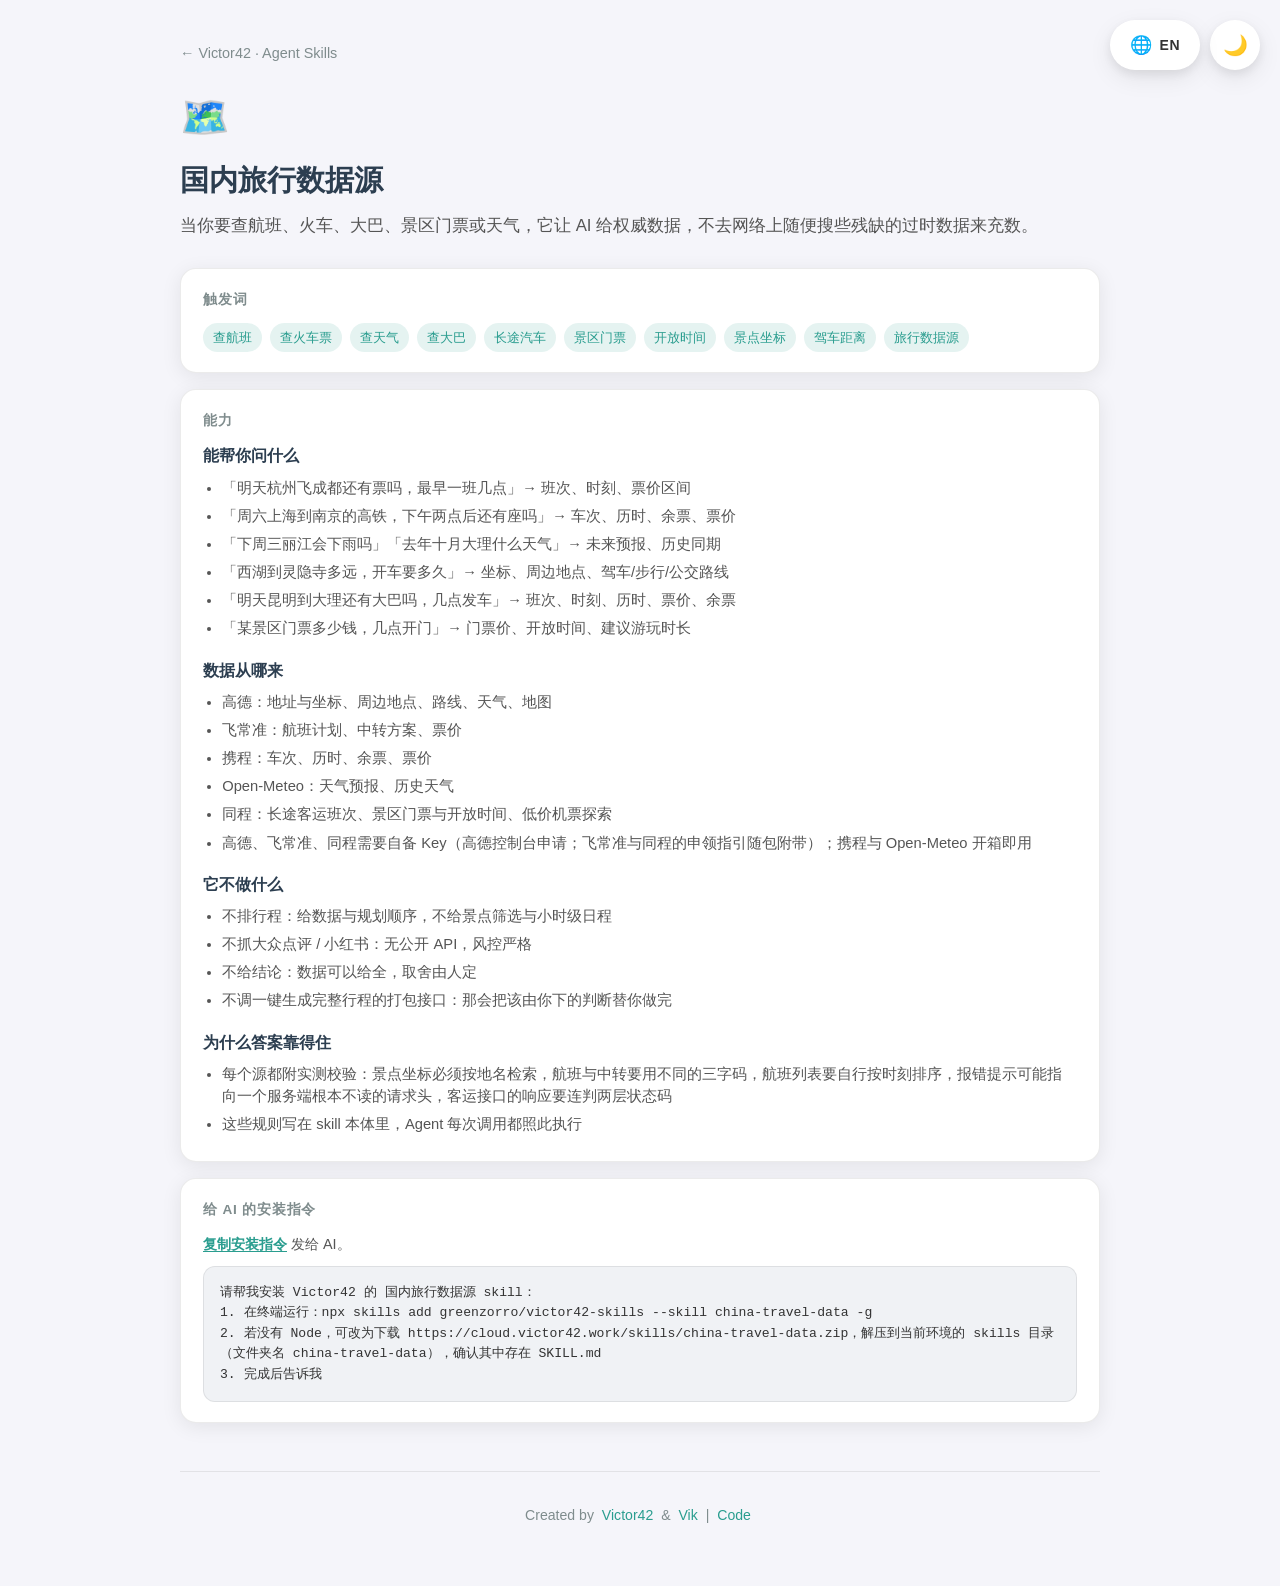
==== commit a783d8d5: "feat(china-travel-data): add Tongcheng Chengxin as a fifth data source Document the gateway: bearer " ====
--- a/china-travel-data/index.html
+++ b/china-travel-data/index.html
@@ -5,7 +5,7 @@
     <meta name="viewport" content="width=device-width, initial-scale=1.0">
     <title>国内旅行数据源 - Victor42 · Agent Skills</title>
 
-    <meta name="description" content="当你要查航班、火车、天气或地点，它让 AI 给权威数据，不去网络上随便搜些残缺的过时数据来充数。">
+    <meta name="description" content="当你要查航班、火车、大巴、景区门票或天气，它让 AI 给权威数据，不去网络上随便搜些残缺的过时数据来充数。">
     <meta name="author" content="Victor42">
     <meta name="robots" content="index, follow">
     <link rel="canonical" href="https://skills.victor42.work/china-travel-data/">
@@ -23,7 +23,7 @@
 
     <meta property="og:type" content="website">
     <meta property="og:title" content="国内旅行数据源 - Victor42 · Agent Skills">
-    <meta property="og:description" content="当你要查航班、火车、天气或地点，它让 AI 给权威数据，不去网络上随便搜些残缺的过时数据来充数。">
+    <meta property="og:description" content="当你要查航班、火车、大巴、景区门票或天气，它让 AI 给权威数据，不去网络上随便搜些残缺的过时数据来充数。">
     <meta property="og:url" content="https://skills.victor42.work/china-travel-data/">
     <meta property="og:site_name" content="Victor42 · Agent Skills">
     <meta property="og:locale" content="zh_CN">
@@ -35,7 +35,7 @@
 
     <meta name="twitter:card" content="summary_large_image">
     <meta name="twitter:title" content="国内旅行数据源">
-    <meta name="twitter:description" content="当你要查航班、火车、天气或地点，它让 AI 给权威数据，不去网络上随便搜些残缺的过时数据来充数。">
+    <meta name="twitter:description" content="当你要查航班、火车、大巴、景区门票或天气，它让 AI 给权威数据，不去网络上随便搜些残缺的过时数据来充数。">
     <meta name="twitter:image" content="https://skills.victor42.work/assets/og-china-travel-data.png">
 
     <meta name="theme-color" content="#2A9D8F">
@@ -49,7 +49,7 @@
   "@type": "SoftwareApplication",
   "name": "China Travel Data",
   "alternateName": "国内旅行数据源",
-  "description": "When you need flights, trains, weather or places, it hands the agent authoritative data instead of whatever patchy, outdated scraps a web search turns up.",
+  "description": "When you need flights, trains, coaches, scenic-area tickets or weather, it hands the agent authoritative data instead of whatever patchy, outdated scraps a web search turns up.",
   "url": "https://skills.victor42.work/china-travel-data/",
   "downloadUrl": "https://cloud.victor42.work/skills/china-travel-data.zip",
   "codeRepository": "https://github.com/greenzorro/victor42-skills",
@@ -61,7 +61,7 @@
     "url": "https://victor42.work/"
   },
   "image": "https://skills.victor42.work/assets/og-china-travel-data.png",
-  "dateModified": "2026-10-27"
+  "dateModified": "2026-11-14"
 }
     </script>
 
@@ -101,8 +101,8 @@
             <div class="detail-emoji" aria-hidden="true">🗺️</div>
             <h1 class="detail-title" data-lang="zh">国内旅行数据源</h1>
             <h1 class="detail-title" data-lang="en" hidden>China Travel Data</h1>
-            <p class="detail-summary" data-lang="zh">当你要查航班、火车、天气或地点，它让 AI 给权威数据，不去网络上随便搜些残缺的过时数据来充数。</p>
-            <p class="detail-summary" data-lang="en" hidden>When you need flights, trains, weather or places, it hands the agent authoritative data instead of whatever patchy, outdated scraps a web search turns up.</p>
+            <p class="detail-summary" data-lang="zh">当你要查航班、火车、大巴、景区门票或天气，它让 AI 给权威数据，不去网络上随便搜些残缺的过时数据来充数。</p>
+            <p class="detail-summary" data-lang="en" hidden>When you need flights, trains, coaches, scenic-area tickets or weather, it hands the agent authoritative data instead of whatever patchy, outdated scraps a web search turns up.</p>
         </header>
 
         <section class="panel">
@@ -112,6 +112,10 @@
     <li>查航班</li>
     <li>查火车票</li>
     <li>查天气</li>
+    <li>查大巴</li>
+    <li>长途汽车</li>
+    <li>景区门票</li>
+    <li>开放时间</li>
     <li>景点坐标</li>
     <li>驾车距离</li>
     <li>旅行数据源</li>
@@ -120,6 +124,10 @@
     <li>flight schedule</li>
     <li>train tickets</li>
     <li>weather forecast</li>
+    <li>coach schedule</li>
+    <li>bus tickets</li>
+    <li>scenic tickets</li>
+    <li>opening hours</li>
     <li>POI coordinates</li>
     <li>driving route</li>
     <li>china travel data</li>
@@ -135,6 +143,8 @@
         <li>「周六上海到南京的高铁，下午两点后还有座吗」→ 车次、历时、余票、票价</li>
         <li>「下周三丽江会下雨吗」「去年十月大理什么天气」→ 未来预报、历史同期</li>
         <li>「西湖到灵隐寺多远，开车要多久」→ 坐标、周边地点、驾车/步行/公交路线</li>
+        <li>「明天昆明到大理还有大巴吗，几点发车」→ 班次、时刻、历时、票价、余票</li>
+        <li>「某景区门票多少钱，几点开门」→ 门票价、开放时间、建议游玩时长</li>
       </ul>
     </section>
     <section class="capability-block">
@@ -144,7 +154,8 @@
         <li>飞常准：航班计划、中转方案、票价</li>
         <li>携程：车次、历时、余票、票价</li>
         <li>Open-Meteo：天气预报、历史天气</li>
-        <li>高德与飞常准需要自备 Key（高德控制台申请，飞常准的申请指引随包附带）；携程与 Open-Meteo 开箱即用</li>
+        <li>同程：长途客运班次、景区门票与开放时间、低价机票探索</li>
+        <li>高德、飞常准、同程需要自备 Key（高德控制台申请；飞常准与同程的申领指引随包附带）；携程与 Open-Meteo 开箱即用</li>
       </ul>
     </section>
     <section class="capability-block">
@@ -153,12 +164,13 @@
         <li>不排行程：给数据与规划顺序，不给景点筛选与小时级日程</li>
         <li>不抓大众点评 / 小红书：无公开 API，风控严格</li>
         <li>不给结论：数据可以给全，取舍由人定</li>
+        <li>不调一键生成完整行程的打包接口：那会把该由你下的判断替你做完</li>
       </ul>
     </section>
     <section class="capability-block">
       <h3>为什么答案靠得住</h3>
       <ul>
-        <li>四类数据都附实测校验：景点坐标必须按地名检索，航班与中转要用不同的三字码，航班列表要自行按时刻排序，报错提示可能指向一个服务端根本不读的请求头</li>
+        <li>每个源都附实测校验：景点坐标必须按地名检索，航班与中转要用不同的三字码，航班列表要自行按时刻排序，报错提示可能指向一个服务端根本不读的请求头，客运接口的响应要连判两层状态码</li>
         <li>这些规则写在 skill 本体里，Agent 每次调用都照此执行</li>
       </ul>
     </section>
@@ -172,6 +184,8 @@
         <li>“Shanghai–Nanjing high-speed trains on Saturday after 2pm — any seats?” → services, duration, availability, fares</li>
         <li>“Will it rain in Lijiang next Wednesday?” “What was Dali like last October?” → forecast, same period in past years</li>
         <li>“How far is Lingyin Temple from West Lake, and how long by car?” → coordinates, nearby places, driving/walking/transit routes</li>
+        <li>“Any coaches from Kunming to Dali tomorrow, and when do they leave?” → services, times, duration, fares, seats left</li>
+        <li>“How much is the ticket for a scenic area, and what time does it open?” → ticket price, opening hours, suggested visit length</li>
       </ul>
     </section>
     <section class="capability-block">
@@ -181,7 +195,8 @@
         <li>Variflight: flight schedules, transfers, fares</li>
         <li>Ctrip: services, duration, availability, fares</li>
         <li>Open-Meteo: forecast, historical weather</li>
-        <li>Amap and Variflight need your own key (Amap console; a Variflight application guide ships with the skill); Ctrip and Open-Meteo work as-is</li>
+        <li>Tongcheng: coach services, scenic-area tickets and opening hours, low-fare destination discovery</li>
+        <li>Amap, Variflight and Tongcheng need your own key (Amap console; application guides for the other two ship with the skill); Ctrip and Open-Meteo work as-is</li>
       </ul>
     </section>
     <section class="capability-block">
@@ -190,12 +205,13 @@
         <li>No itinerary: data and planning order only — no attraction shortlisting, no hour-level schedule</li>
         <li>No scraping Dianping / Xiaohongshu: no public API, strict anti-bot</li>
         <li>No verdicts: data can be complete, the trade-offs stay with you</li>
+        <li>No one-shot itinerary endpoints: those make the judgment calls that belong to you</li>
       </ul>
     </section>
     <section class="capability-block">
       <h3>Why the answers hold up</h3>
       <ul>
-        <li>All four sources ship verified rules: attraction coordinates need a place-name search, flights and transfers use different three-letter codes, flight lists must be sorted by time, and error text can point at a header the server never reads</li>
+        <li>Every source ships verified rules: attraction coordinates need a place-name search, flights and transfers use different three-letter codes, flight lists must be sorted by time, error text can point at a header the server never reads, and the coach API returns two nested status codes</li>
         <li>Those rules live in the skill itself, so the agent follows them on every call</li>
       </ul>
     </section>
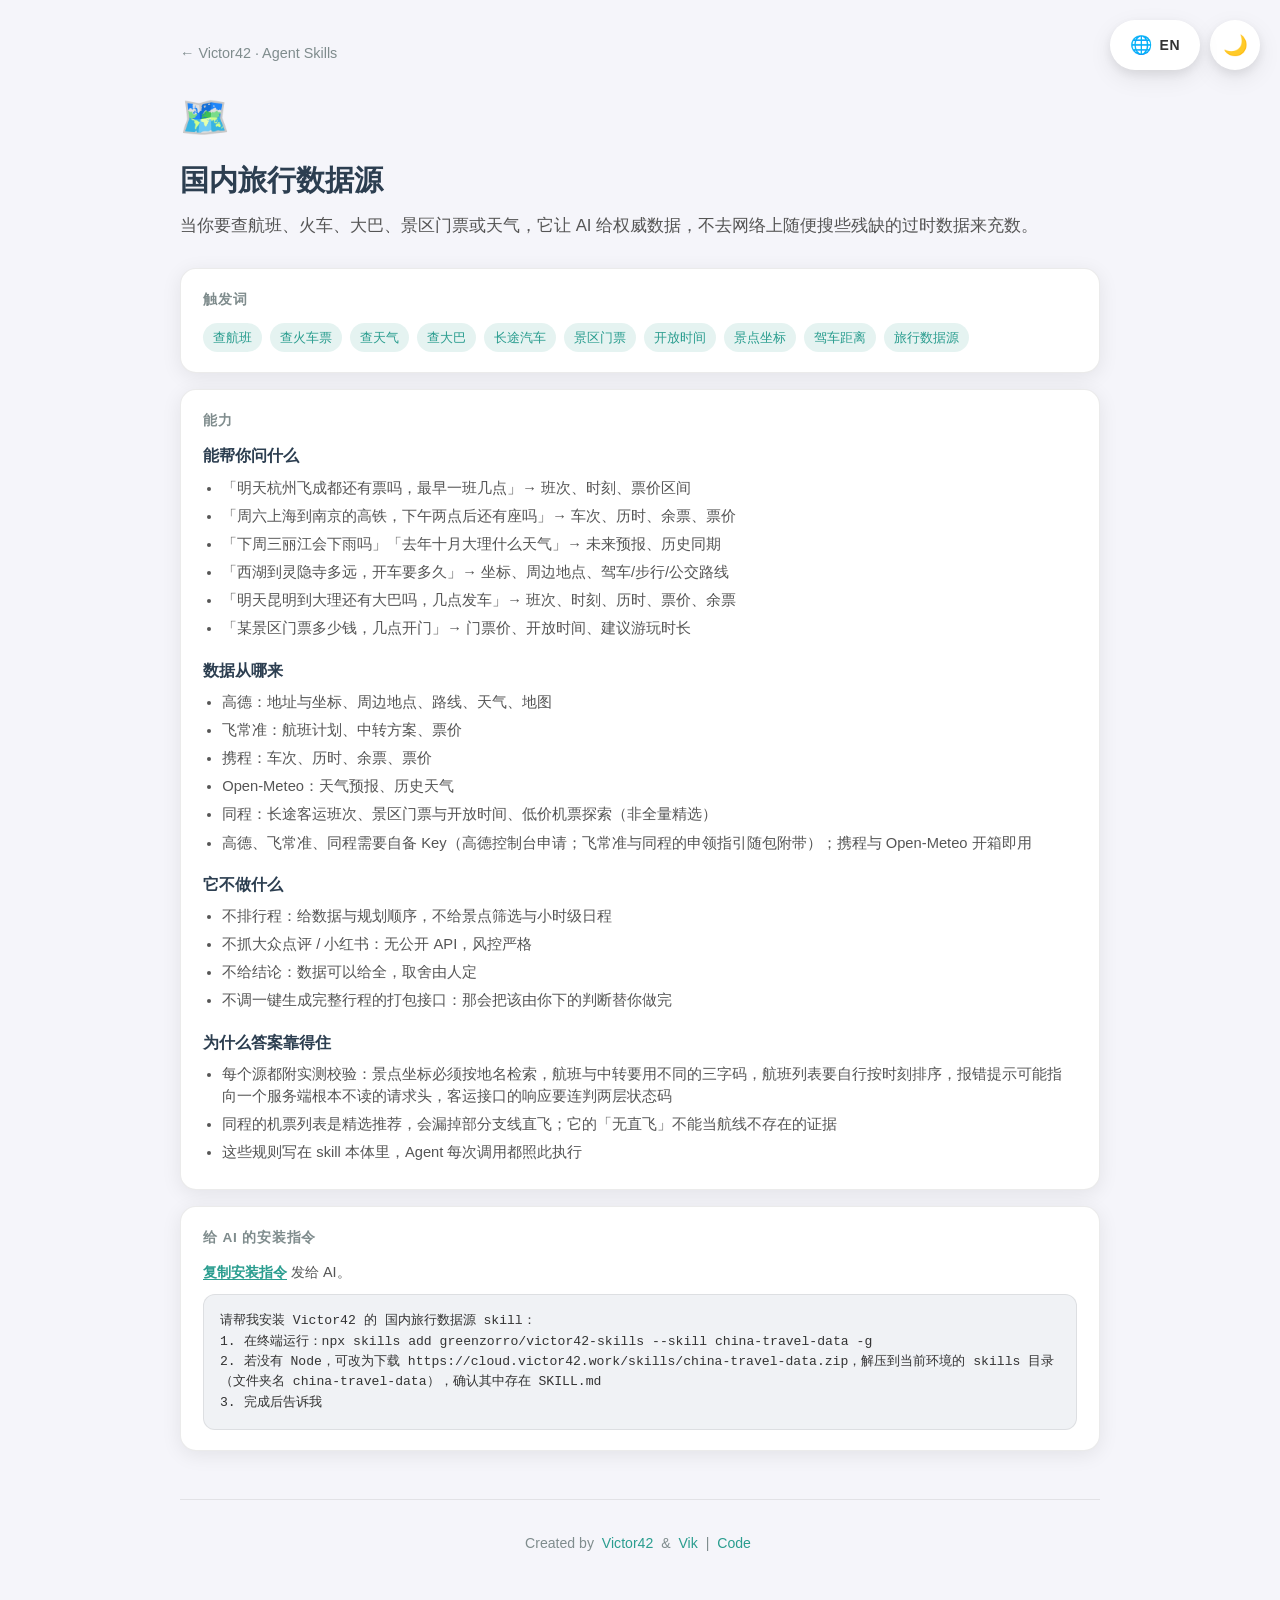
==== commit 2928e4f0: "docs(china-travel-data): warn that Tongcheng flight results are curated The /flightResource list is " ====
--- a/china-travel-data/index.html
+++ b/china-travel-data/index.html
@@ -61,7 +61,7 @@
     "url": "https://victor42.work/"
   },
   "image": "https://skills.victor42.work/assets/og-china-travel-data.png",
-  "dateModified": "2026-11-14"
+  "dateModified": "2026-11-16"
 }
     </script>
 
@@ -154,7 +154,7 @@
         <li>飞常准：航班计划、中转方案、票价</li>
         <li>携程：车次、历时、余票、票价</li>
         <li>Open-Meteo：天气预报、历史天气</li>
-        <li>同程：长途客运班次、景区门票与开放时间、低价机票探索</li>
+        <li>同程：长途客运班次、景区门票与开放时间、低价机票探索（非全量精选）</li>
         <li>高德、飞常准、同程需要自备 Key（高德控制台申请；飞常准与同程的申领指引随包附带）；携程与 Open-Meteo 开箱即用</li>
       </ul>
     </section>
@@ -171,6 +171,7 @@
       <h3>为什么答案靠得住</h3>
       <ul>
         <li>每个源都附实测校验：景点坐标必须按地名检索，航班与中转要用不同的三字码，航班列表要自行按时刻排序，报错提示可能指向一个服务端根本不读的请求头，客运接口的响应要连判两层状态码</li>
+        <li>同程的机票列表是精选推荐，会漏掉部分支线直飞；它的「无直飞」不能当航线不存在的证据</li>
         <li>这些规则写在 skill 本体里，Agent 每次调用都照此执行</li>
       </ul>
     </section>
@@ -195,7 +196,7 @@
         <li>Variflight: flight schedules, transfers, fares</li>
         <li>Ctrip: services, duration, availability, fares</li>
         <li>Open-Meteo: forecast, historical weather</li>
-        <li>Tongcheng: coach services, scenic-area tickets and opening hours, low-fare destination discovery</li>
+        <li>Tongcheng: coach services, scenic-area tickets and opening hours, low-fare destination discovery (curated, not exhaustive)</li>
         <li>Amap, Variflight and Tongcheng need your own key (Amap console; application guides for the other two ship with the skill); Ctrip and Open-Meteo work as-is</li>
       </ul>
     </section>
@@ -212,6 +213,7 @@
       <h3>Why the answers hold up</h3>
       <ul>
         <li>Every source ships verified rules: attraction coordinates need a place-name search, flights and transfers use different three-letter codes, flight lists must be sorted by time, error text can point at a header the server never reads, and the coach API returns two nested status codes</li>
+        <li>Tongcheng flight lists are curated and miss some regional direct routes, so its no-direct-flight answer is not proof a route does not exist</li>
         <li>Those rules live in the skill itself, so the agent follows them on every call</li>
       </ul>
     </section>
